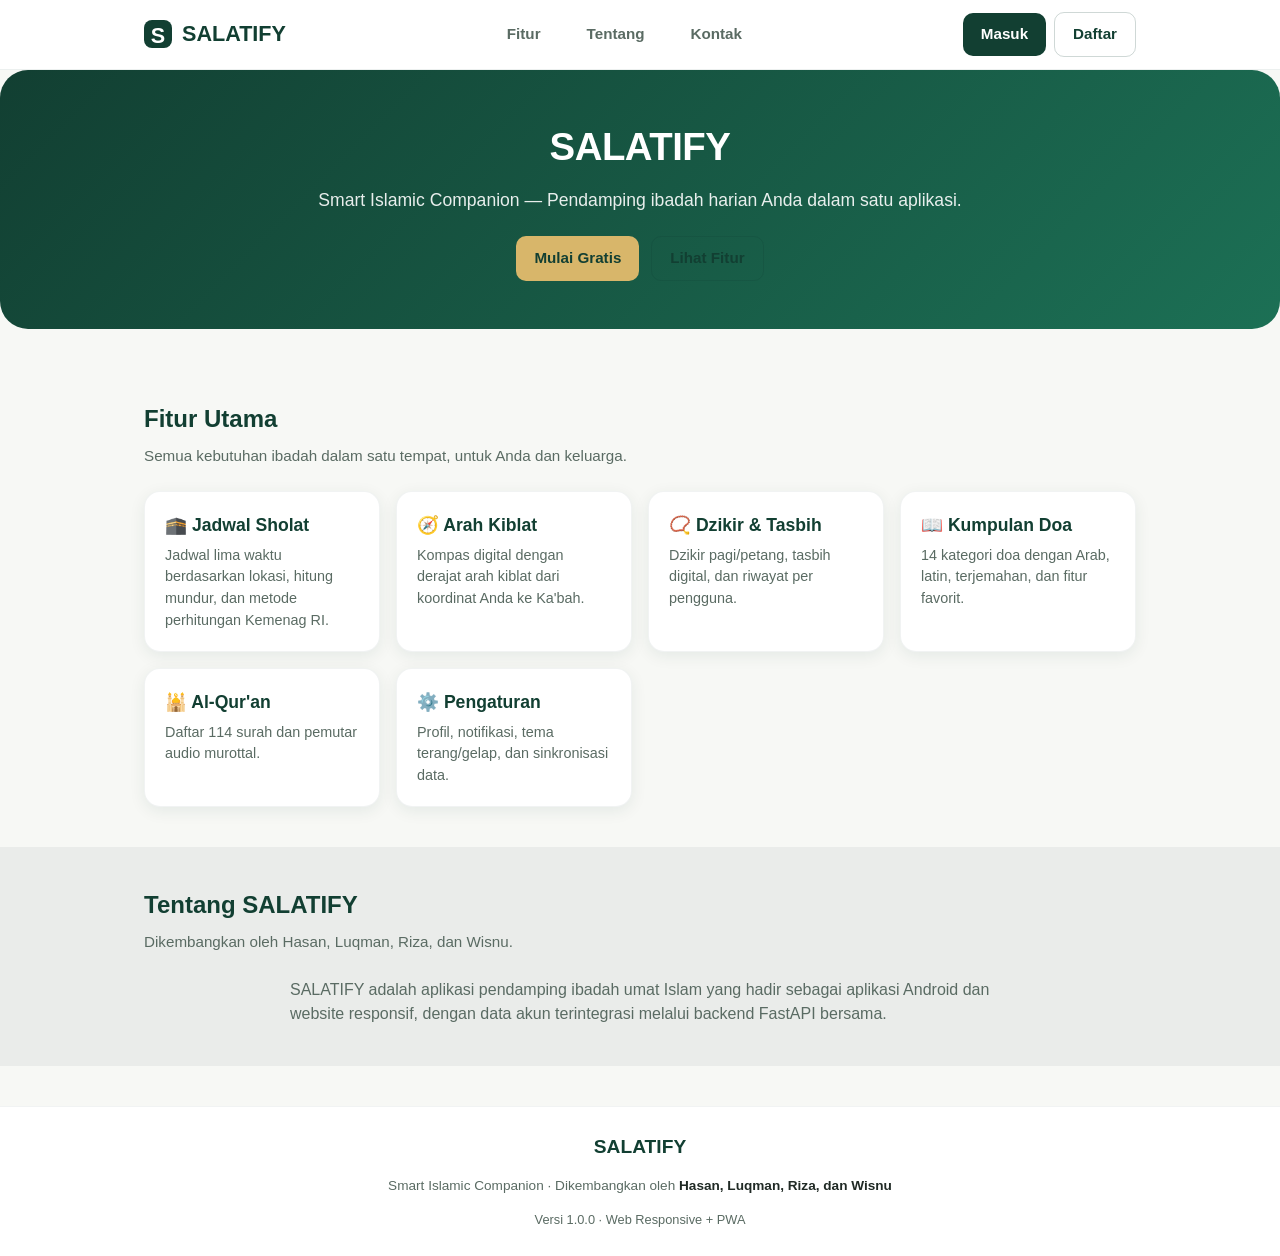
==== web/pages/index.html @ 7686a82e "Initial project commit Co-authored-by: Copilot <223556219+Copilot@users.noreply.github.com>" ====
<!DOCTYPE html>
<html lang="id">
<head>
<meta charset="UTF-8"><meta name="viewport" content="width=device-width, initial-scale=1.0">
<title>SALATIFY — Smart Islamic Companion</title>
<link rel="stylesheet" href="../static/css/style.css">
<link rel="manifest" href="../manifest.json">
<meta name="theme-color" content="#123F32">
</head>
<body>
<header>
  <nav class="navbar">
    <a href="#" class="brand" onclick="event.preventDefault();window.scrollTo(0,0)">
      <div class="mark">S</div> SALATIFY
    </a>
    <div class="nav-links">
      <a href="#fitur">Fitur</a>
      <a href="#tentang">Tentang</a>
      <a href="#kontak">Kontak</a>
    </div>
    <div class="nav-actions">
      <a href="/web/login.html" class="btn btn-primary">Masuk</a>
      <a href="/web/register.html" class="btn btn-outline">Daftar</a>
    </div>
  </nav>
</header>

<section class="hero">
  <h1>SALATIFY</h1>
  <p>Smart Islamic Companion — Pendamping ibadah harian Anda dalam satu aplikasi.</p>
  <div class="hero-actions">
    <a href="/web/login.html" class="btn btn-accent">Mulai Gratis</a>
    <a href="#fitur" class="btn btn-outline">Lihat Fitur</a>
  </div>
</section>

<section id="fitur" style="padding:40px 16px">
  <div class="container">
    <div class="section-title">Fitur Utama</div>
    <div class="section-sub">Semua kebutuhan ibadah dalam satu tempat, untuk Anda dan keluarga.</div>
    <div class="grid grid-3">
      <div class="card">
        <h3>🕋 Jadwal Sholat</h3>
        <p>Jadwal lima waktu berdasarkan lokasi, hitung mundur, dan metode perhitungan Kemenag RI.</p>
      </div>
      <div class="card">
        <h3>🧭 Arah Kiblat</h3>
        <p>Kompas digital dengan derajat arah kiblat dari koordinat Anda ke Ka'bah.</p>
      </div>
      <div class="card">
        <h3>📿 Dzikir &amp; Tasbih</h3>
        <p>Dzikir pagi/petang, tasbih digital, dan riwayat per pengguna.</p>
      </div>
      <div class="card">
        <h3>📖 Kumpulan Doa</h3>
        <p>14 kategori doa dengan Arab, latin, terjemahan, dan fitur favorit.</p>
      </div>
      <div class="card">
        <h3>🕌 Al-Qur'an</h3>
        <p>Daftar 114 surah dan pemutar audio murottal.</p>
      </div>
      <div class="card">
        <h3>⚙️ Pengaturan</h3>
        <p>Profil, notifikasi, tema terang/gelap, dan sinkronisasi data.</p>
      </div>
    </div>
  </div>
</section>

<section id="tentang" style="background:rgba(18,63,50,0.06);padding:40px 16px">
  <div class="container">
    <div class="section-title" style="color:var(--primary)">Tentang SALATIFY</div>
    <div class="section-sub">Dikembangkan oleh Hasan, Luqman, Riza, dan Wisnu.</div>
    <p style="color:var(--text-muted);max-width:700px;margin:16px auto 0">
      SALATIFY adalah aplikasi pendamping ibadah umat Islam yang hadir sebagai aplikasi Android dan website
      responsif, dengan data akun terintegrasi melalui backend FastAPI bersama.
    </p>
  </div>
</section>

<footer id="kontak">
  <div class="footer-inner">
    <div class="footer-brand">SALATIFY</div>
    <div class="footer-dev">Smart Islamic Companion · Dikembangkan oleh <b>Hasan, Luqman, Riza, dan Wisnu</b></div>
    <div style="color:var(--text-muted);font-size:0.8rem">Versi 1.0.0 · Web Responsive + PWA</div>
  </div>
</footer>

<div id="salatify-toast" class="toast"></div>
<script type="module">
  import { toast } from './static/js/app.js';
  window.toast = toast;
</script>
</body>
</html>
---- web/static/css/style.css ----
/* SALATIFY — Website CSS */
:root{
  --primary:#123F32;
  --secondary:#1C7055;
  --accent:#D8B66A;
  --bg:#F7F8F5;
  --surface:#FFFFFF;
  --text:#202A25;
  --text-muted:#5a6b63;
  --danger:#b3402e;
  --radius:16px;
  --shadow:0 4px 16px rgba(18,63,50,0.08);
  --transition:0.25s ease;
}
*{box-sizing:border-box;margin:0;padding:0}
html{scroll-behavior:smooth}
body{
  font-family:'Segoe UI',Roboto,Helvetica,Arial,sans-serif;
  background:var(--bg); color:var(--text);
  line-height:1.5; min-height:100vh;
}
a{color:inherit;text-decoration:none}
button{
  font:inherit; border:none; background:none; cursor:pointer;
  color:inherit; border-radius:8px;
}
img{max-width:100%; display:block}
ul{list-style:none}
.container{max-width:1024px; margin:0 auto; padding:0 16px}
.sr-only{position:absolute;width:1px;height:1px;padding:0;margin:-1px;overflow:hidden;clip:rect(0,0,0,0);border:0}

/* Header / Navbar */
header{
  background:var(--surface);
  border-bottom:1px solid rgba(18,63,50,0.08);
  position:sticky; top:0; z-index:100;
}
.navbar{
  display:flex; align-items:center; justify-content:space-between;
  padding:12px 16px; max-width:1024px; margin:0 auto;
}
.brand{display:flex; align-items:center; gap:10px; font-weight:800; font-size:1.35rem; color:var(--primary)}
.brand .mark{width:28px;height:28px;background:var(--primary);border-radius:8px;color:#fff;display:grid;place-items:center;font-weight:900}
.nav-links{display:flex;gap:18px;align-items:center}
.nav-links a{
  font-size:0.95rem; font-weight:600; color:var(--text-muted);
  padding:8px 14px; border-radius:8px; transition:var(--transition);
}
.nav-links a:hover,.nav-links a.active{color:var(--primary); background:rgba(18,63,50,0.06)}
.nav-actions{display:flex;gap:8px;align-items:center}
.btn{
  display:inline-flex; align-items:center; gap:8px; padding:10px 18px;
  border-radius:10px; font-weight:700; font-size:0.95rem; transition:var(--transition);
}
.btn-primary{background:var(--primary);color:#fff}
.btn-primary:hover{background:#0e3529}
.btn-outline{border:1px solid rgba(18,63,50,0.2);color:var(--primary)}
.btn-outline:hover{background:rgba(18,63,50,0.06)}
.btn-accent{background:var(--accent);color:var(--primary)}
.btn-accent:hover{background:#cfa05b}
.btn-sm{padding:8px 14px;font-size:0.85rem}
.btn-icon{width:36px;height:36px;display:grid;place-items:center;border-radius:10px;background:rgba(18,63,50,0.08);color:var(--primary)}
.btn-icon:hover{background:rgba(18,63,50,0.16)}
.theme-toggle{width:36px;height:36px;border-radius:50%;border:1px solid rgba(18,63,50,0.2);background:var(--surface);color:var(--text);display:grid;place-items:center}
.theme-toggle:hover{background:rgba(18,63,50,0.06)}
.dark-toggle{width:34px;height:20px;border-radius:10px;border:2px solid var(--text);background:transparent;position:relative;display:inline-block}
.dark-toggle::after{content:'';position:absolute;top:2px;left:2px;width:14px;height:14px;background:var(--text);border-radius:50%;transition:var(--transition)}
body.dark .dark-toggle::after{transform:translateX(14px);background:#fff}

/* Dark mode */
body.dark{
  --bg:#0f1a16; --surface:#16241e; --text:#e8efe9; --text-muted:#9fb3aa;
  --shadow:0 4px 16px rgba(0,0,0,0.35);
}
body.dark header{border-color:rgba(255,255,255,0.06)}
body.dark .card{background:#1b2a24}
body.dark input,body.dark textarea,body.dark select{
  background:#0f1a16; color:var(--text); border-color:rgba(255,255,255,0.12);
}
body.dark .nav-links a.active{background:rgba(255,255,255,0.06)}
body.dark .toast{background:#1b2a24;border-color:rgba(255,255,255,0.12)}

/* Layout */
.page{padding:28px 16px 80px}
.section-title{font-size:1.5rem;font-weight:800;color:var(--primary);margin-bottom:8px}
.section-sub{color:var(--text-muted);font-size:0.95rem;margin-bottom:24px}
.grid{display:grid;gap:16px}
.grid-2{grid-template-columns:repeat(auto-fit,minmax(260px,1fr))}
.grid-3{grid-template-columns:repeat(auto-fit,minmax(220px,1fr))}
.grid-4{grid-template-columns:repeat(auto-fit,minmax(200px,1fr))}
.card{
  background:var(--surface); border-radius:var(--radius);
  box-shadow:var(--shadow); padding:20px; border:1px solid rgba(18,63,50,0.06);
  transition:var(--transition);
}
.card:hover{transform:translateY(-2px); box-shadow:0 8px 24px rgba(18,63,50,0.12)}
.card h3{font-size:1.1rem;font-weight:800;color:var(--primary);margin-bottom:6px}
.card p{color:var(--text-muted);font-size:0.9rem}

/* Hero (landing) */
.hero{
  background:linear-gradient(135deg,var(--primary) 0%,var(--secondary) 100%);
  color:#fff; border-radius:28px; padding:48px 32px; margin-bottom:32px;
  text-align:center;
}
.hero h1{font-size:2.4rem;font-weight:900;margin-bottom:12px;letter-spacing:-0.5px}
.hero p{font-size:1.1rem;color:rgba(255,255,255,0.9);margin-bottom:22px}
.hero-actions{display:flex;gap:12px;justify-content:center;flex-wrap:wrap}

/* Form */
.form-card{max-width:430px;margin:0 auto}
.form-group{margin-bottom:16px}
.form-group label{display:block;font-size:0.9rem;font-weight:700;margin-bottom:6px;color:var(--text)}
input,textarea,select{
  width:100%;padding:12px 14px;border-radius:10px;border:1px solid rgba(18,63,50,0.16);
  background:var(--surface);color:var(--text);font:inherit;font-size:0.95rem;
  transition:var(--transition);
}
input:focus,textarea:focus,select:focus{outline:none;border-color:var(--primary);box-shadow:0 0 0 3px rgba(18,63,50,0.1)}
.input-hint{font-size:0.8rem;color:var(--text-muted);margin-top:4px}

/* Prayer cards */
.prayer-grid{display:grid;grid-template-columns:repeat(5,1fr);gap:10px}
.prayer-item{background:rgba(18,63,50,0.06);border-radius:14px;padding:14px 8px;text-align:center}
.prayer-item .name{font-size:0.78rem;font-weight:800;color:var(--text-muted);display:block;margin-bottom:4px}
.prayer-item .time{font-size:1.35rem;font-weight:900;color:var(--primary);display:block}
.prayer-item .countdown{font-size:0.82rem;color:var(--accent);font-weight:700;margin-top:4px;display:block}
body.dark .prayer-item{background:rgba(255,255,255,0.05)}

/* Countdown */
.countdown-big{font-size:3rem;font-weight:900;color:var(--primary);font-variant-numeric:tabular-nums}
.countdown-label{color:var(--text-muted);font-size:0.95rem;margin-top:4px}

/* Doa list */
.doa-item{display:flex;align-items:center;justify-content:space-between;padding:14px 16px;border-radius:12px;background:var(--surface);border:1px solid rgba(18,63,50,0.06);margin-bottom:10px;transition:var(--transition)}
.doa-item:hover{border-color:var(--primary);background:rgba(18,63,50,0.04)}
.doa-info .title{font-weight:800;color:var(--primary);font-size:1rem}
.doa-info .sub{font-size:0.82rem;color:var(--text-muted)}
.doa-actions{display:flex;gap:8px}

/* Detail doa */
.detail-block{margin-bottom:18px}
.detail-block .lbl{font-size:0.78rem;font-weight:800;color:var(--accent);text-transform:uppercase;letter-spacing:0.5px;margin-bottom:6px;display:block}
.detail-block .val{font-size:1.05rem;color:var(--text);line-height:1.7;background:rgba(18,63,50,0.04);padding:14px;border-radius:12px;border-left:4px solid var(--primary)}
body.dark .detail-block .val{background:rgba(255,255,255,0.04)}

/* Tasbih */
.tasbih-card{text-align:center;padding:32px 20px}
.count-big{font-size:5rem;font-weight:900;color:var(--primary);font-variant-numeric:tabular-nums;margin:16px 0}
.tasbih-actions{display:flex;gap:12px;justify-content:center;margin-top:20px}
.progress-wrap{margin:18px 0}
.progress-track{width:100%;height:10px;background:rgba(18,63,50,0.12);border-radius:8px;overflow:hidden}
.progress-fill{height:100%;background:var(--primary);border-radius:8px;width:0%;transition:width .5s}

/* Quran list */
.surah-item{display:flex;align-items:center;justify-content:space-between;padding:14px 16px;border-radius:12px;background:var(--surface);border:1px solid rgba(18,63,50,0.06);margin-bottom:10px}
.surah-item .no{font-weight:900;color:var(--accent);width:28px}
.surah-item .name{font-weight:800}
.surah-item .meta{font-size:0.82rem;color:var(--text-muted)}
.surah-item .play{color:var(--primary);font-weight:800}

/* Settings */
.setting-row{display:flex;align-items:center;justify-content:space-between;padding:14px 16px;border-bottom:1px solid rgba(18,63,50,0.06)}
.setting-row:last-child{border-bottom:none}
.setting-label{font-weight:700}
.setting-desc{font-size:0.85rem;color:var(--text-muted);margin-top:4px}

/* Toast */
.toast{
  position:fixed;bottom:24px;left:50%;transform:translateX(-50%);
  background:var(--surface);color:var(--text);border:1px solid rgba(18,63,50,0.12);
  padding:12px 20px;border-radius:12px;box-shadow:var(--shadow);z-index:1000;
  display:none;align-items:center;gap:12px;font-size:0.92rem;animation:slideUp .3s ease
}
@keyframes slideUp{from{transform:translate(-50%,20px);opacity:0}to{transform:translateX(-50%);opacity:1}}
.toast .icon{width:26px;height:26px;border-radius:8px;background:var(--primary);color:#fff;display:grid;place-items:center;font-weight:900}

/* Footer */
footer{background:var(--surface);border-top:1px solid rgba(18,63,50,0.06);padding:26px 16px;margin-top:40px}
.footer-inner{max-width:1024px;margin:0 auto;display:flex;flex-direction:column;gap:14px;align-items:center;text-align:center}
.footer-brand{font-weight:900;font-size:1.2rem;color:var(--primary)}
.footer-dev{color:var(--text-muted);font-size:0.85rem}
.footer-dev b{color:var(--text)}

/* Responsive */
@media(max-width:640px){
  .prayer-grid{grid-template-columns:repeat(2,1fr)}
  .hero h1{font-size:1.8rem}
  .navbar{padding:10px 12px}
  .nav-links{display:none}
  .page{padding:20px 14px 70px}
}
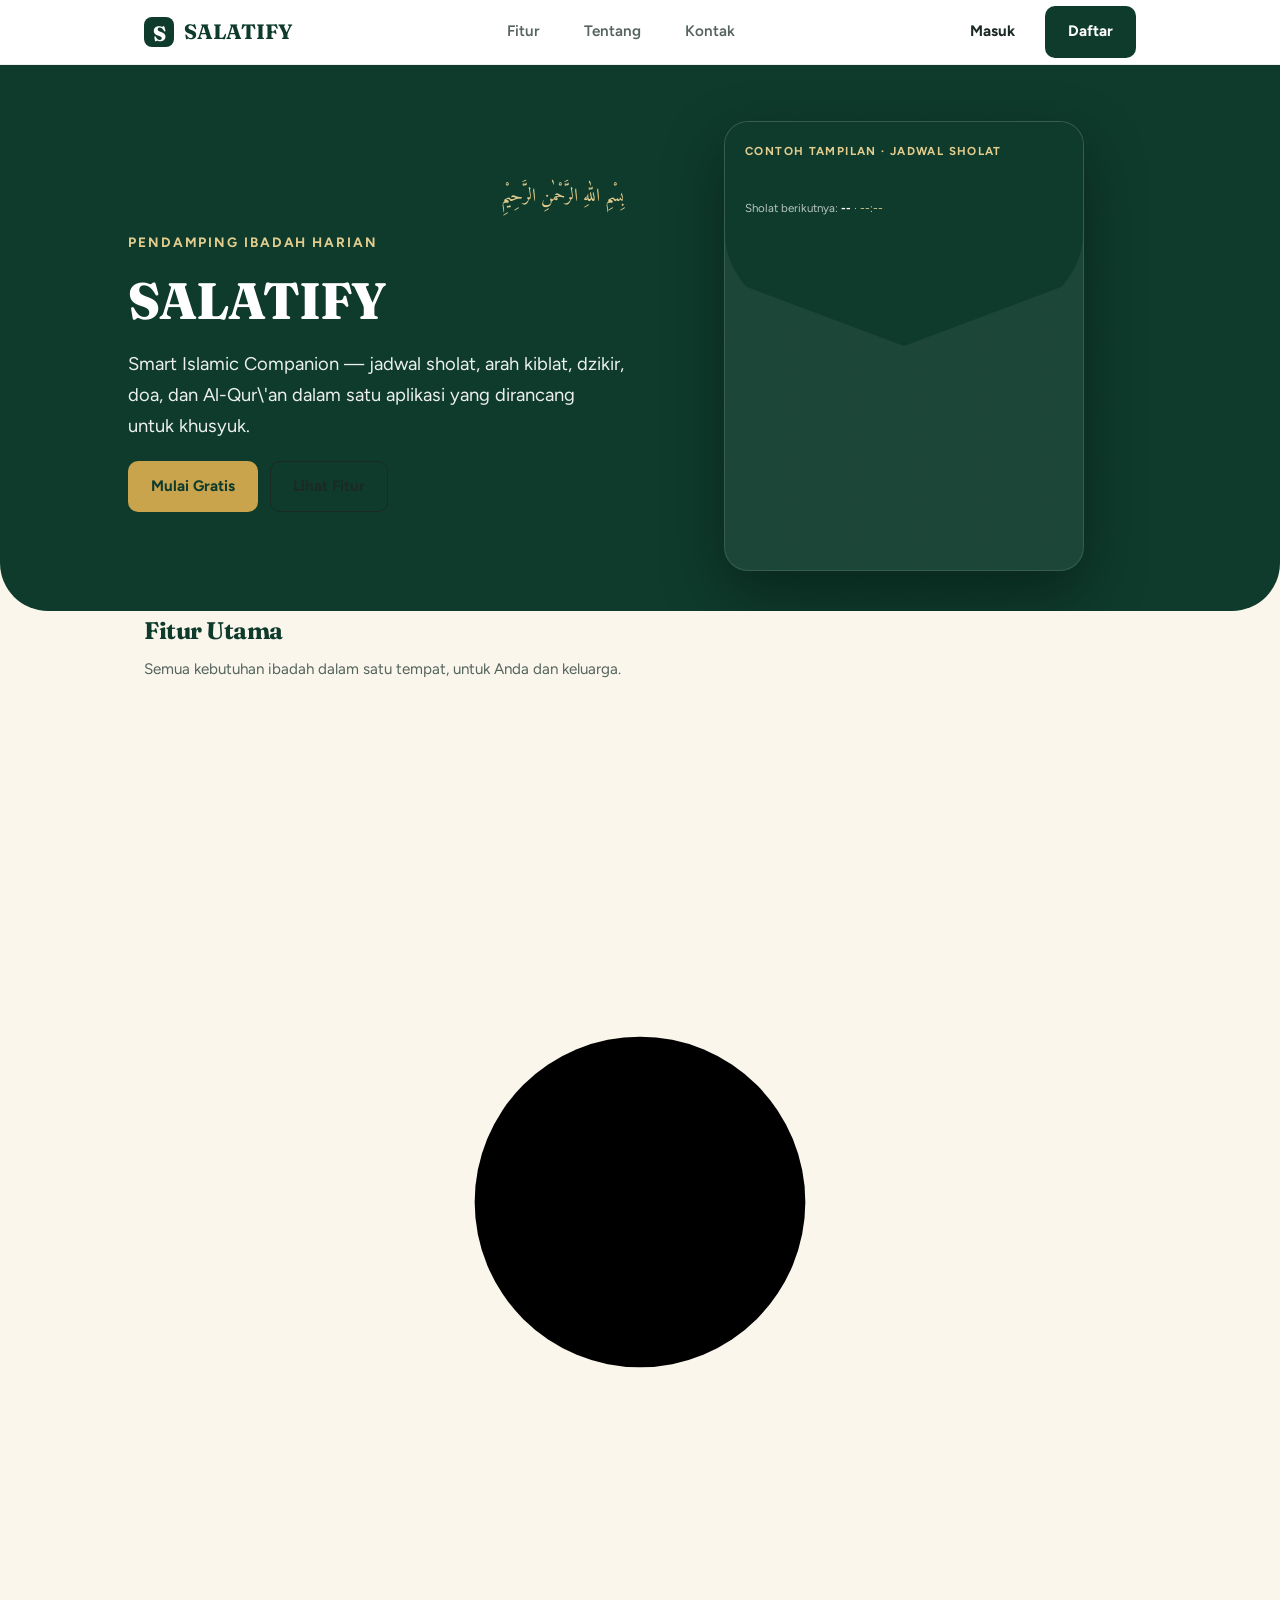
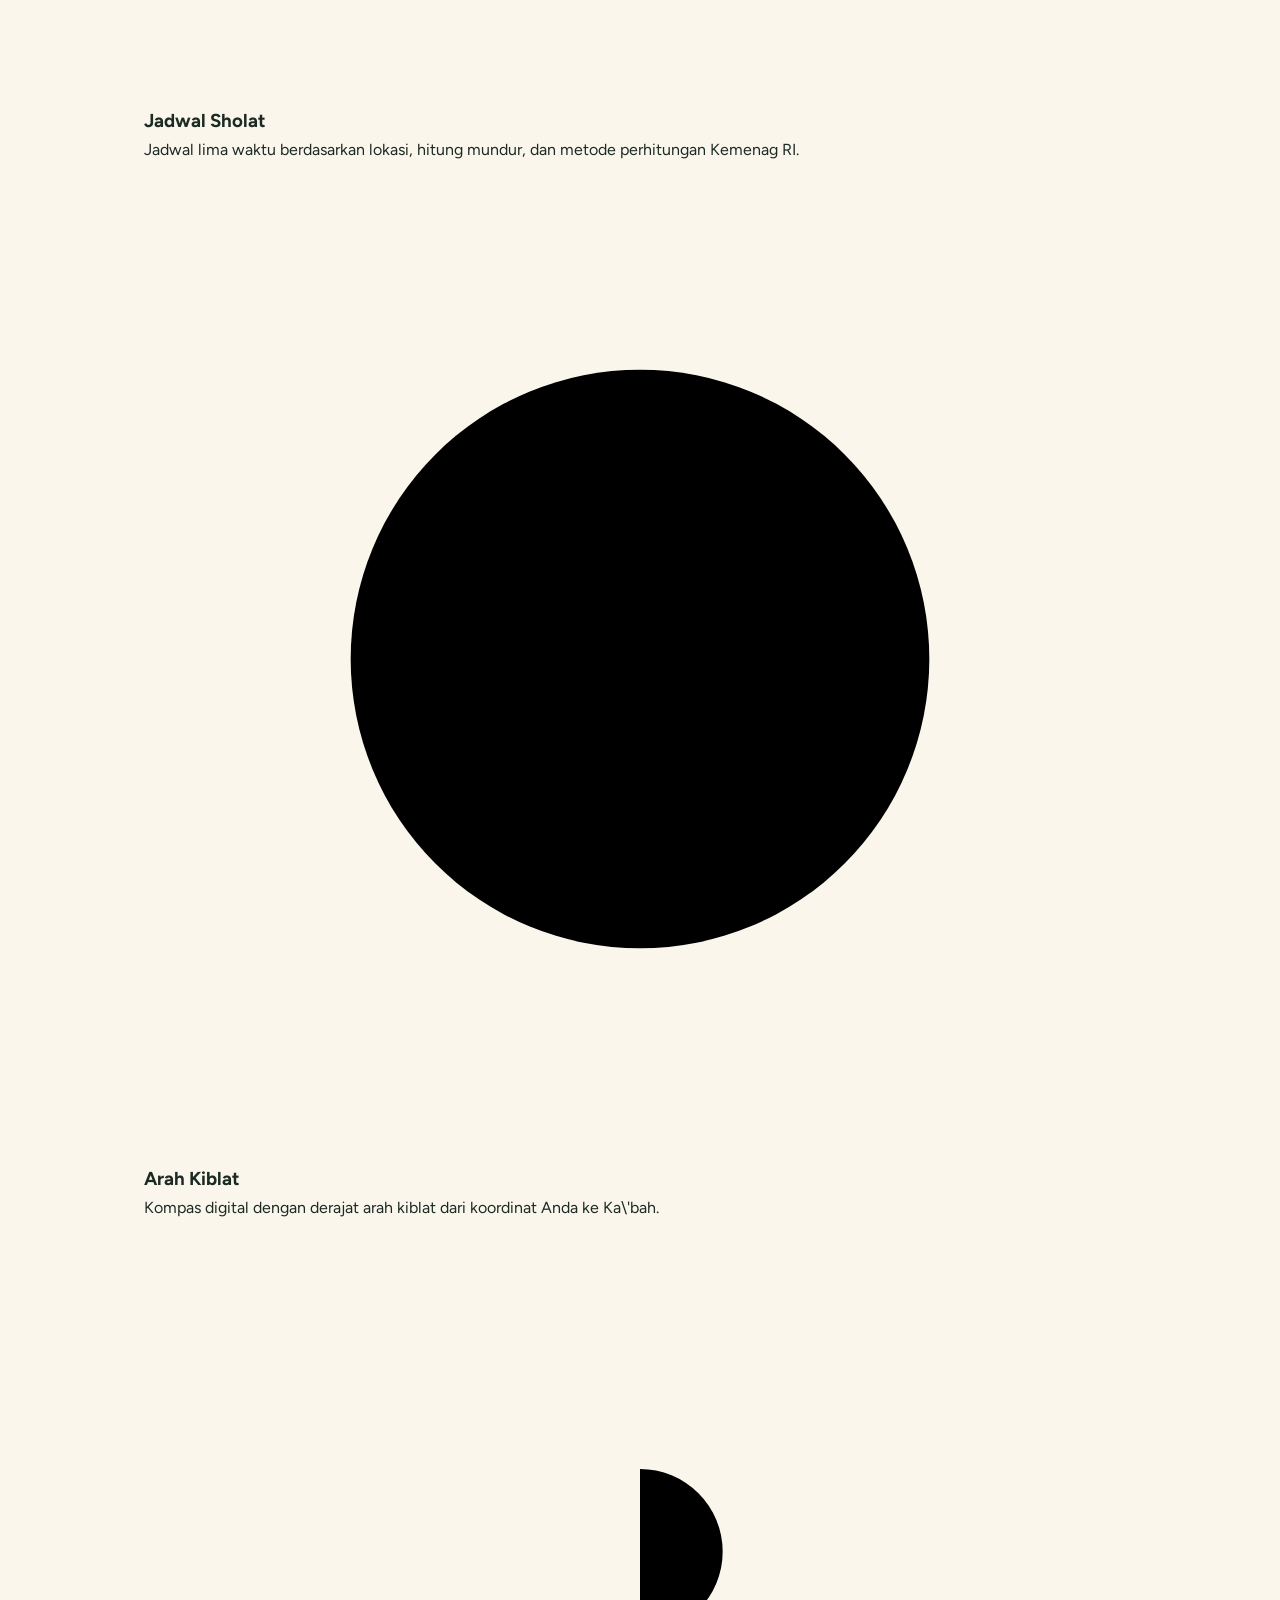
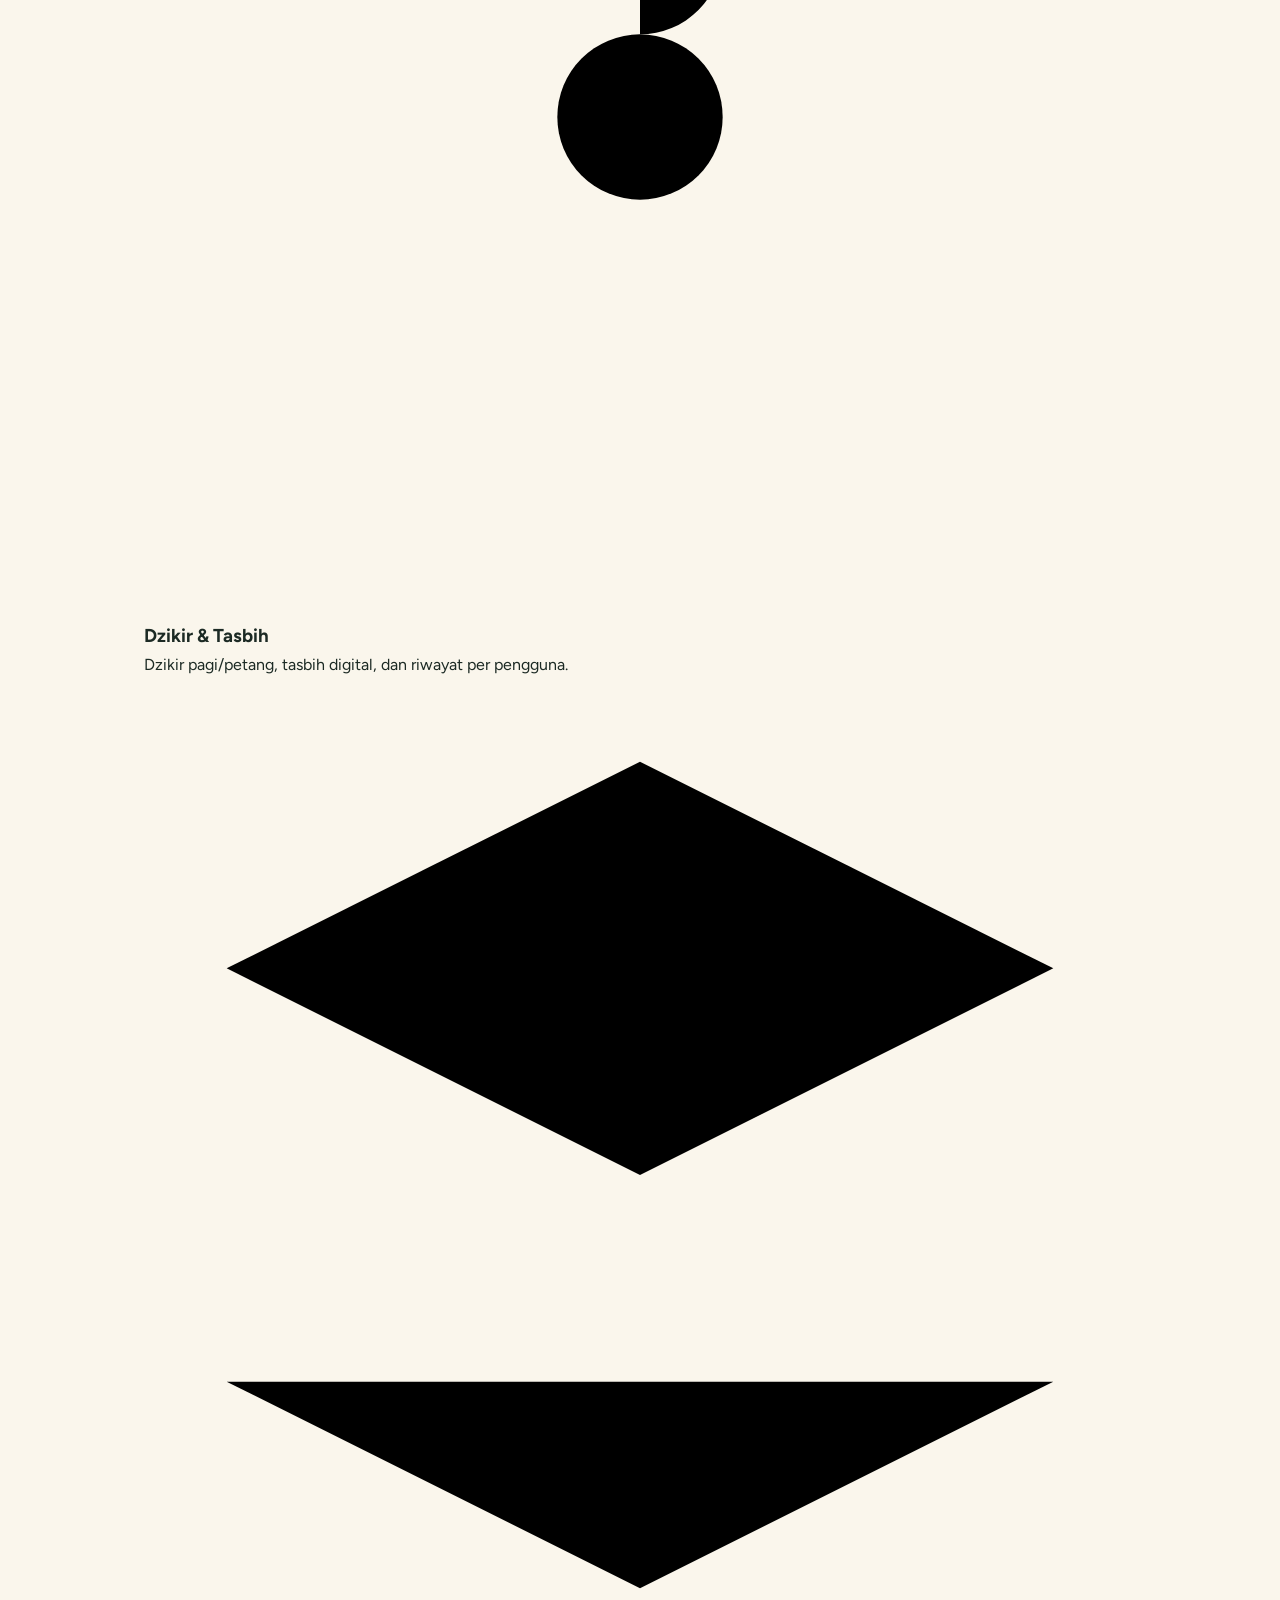
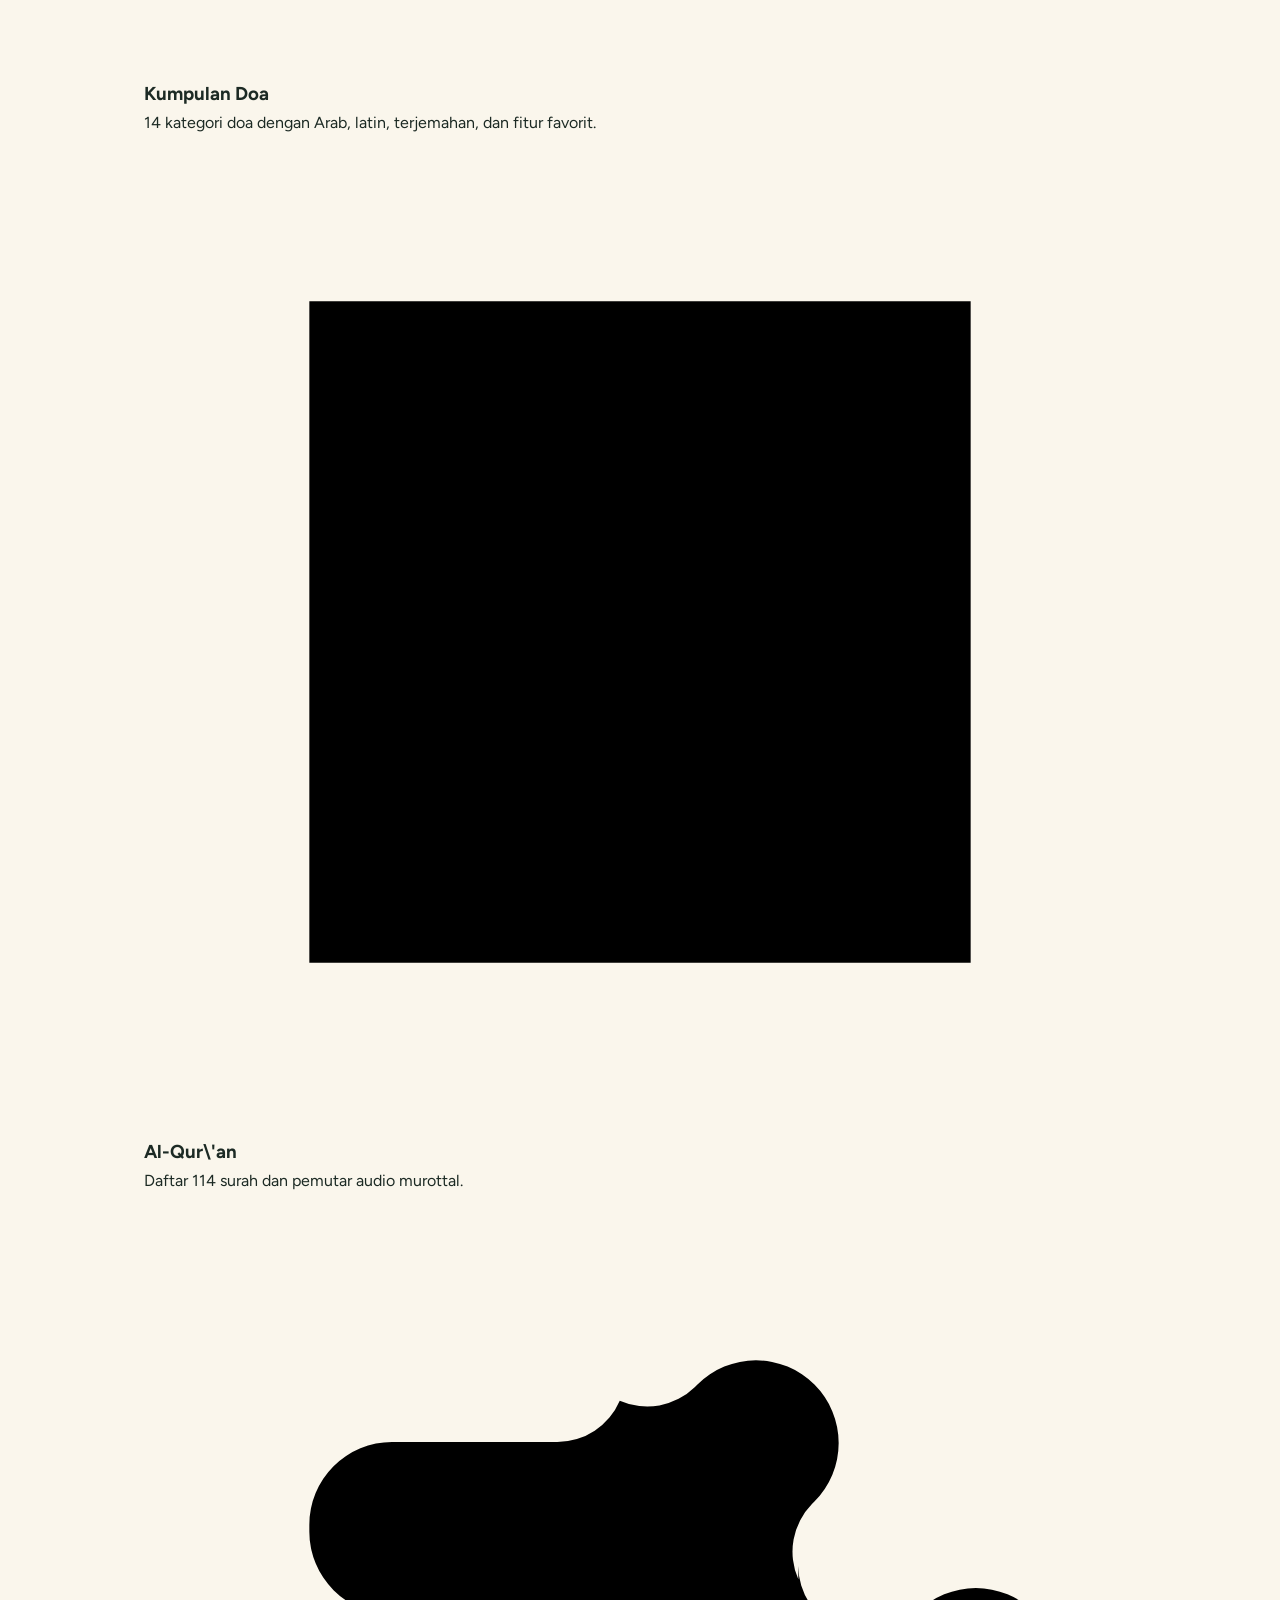
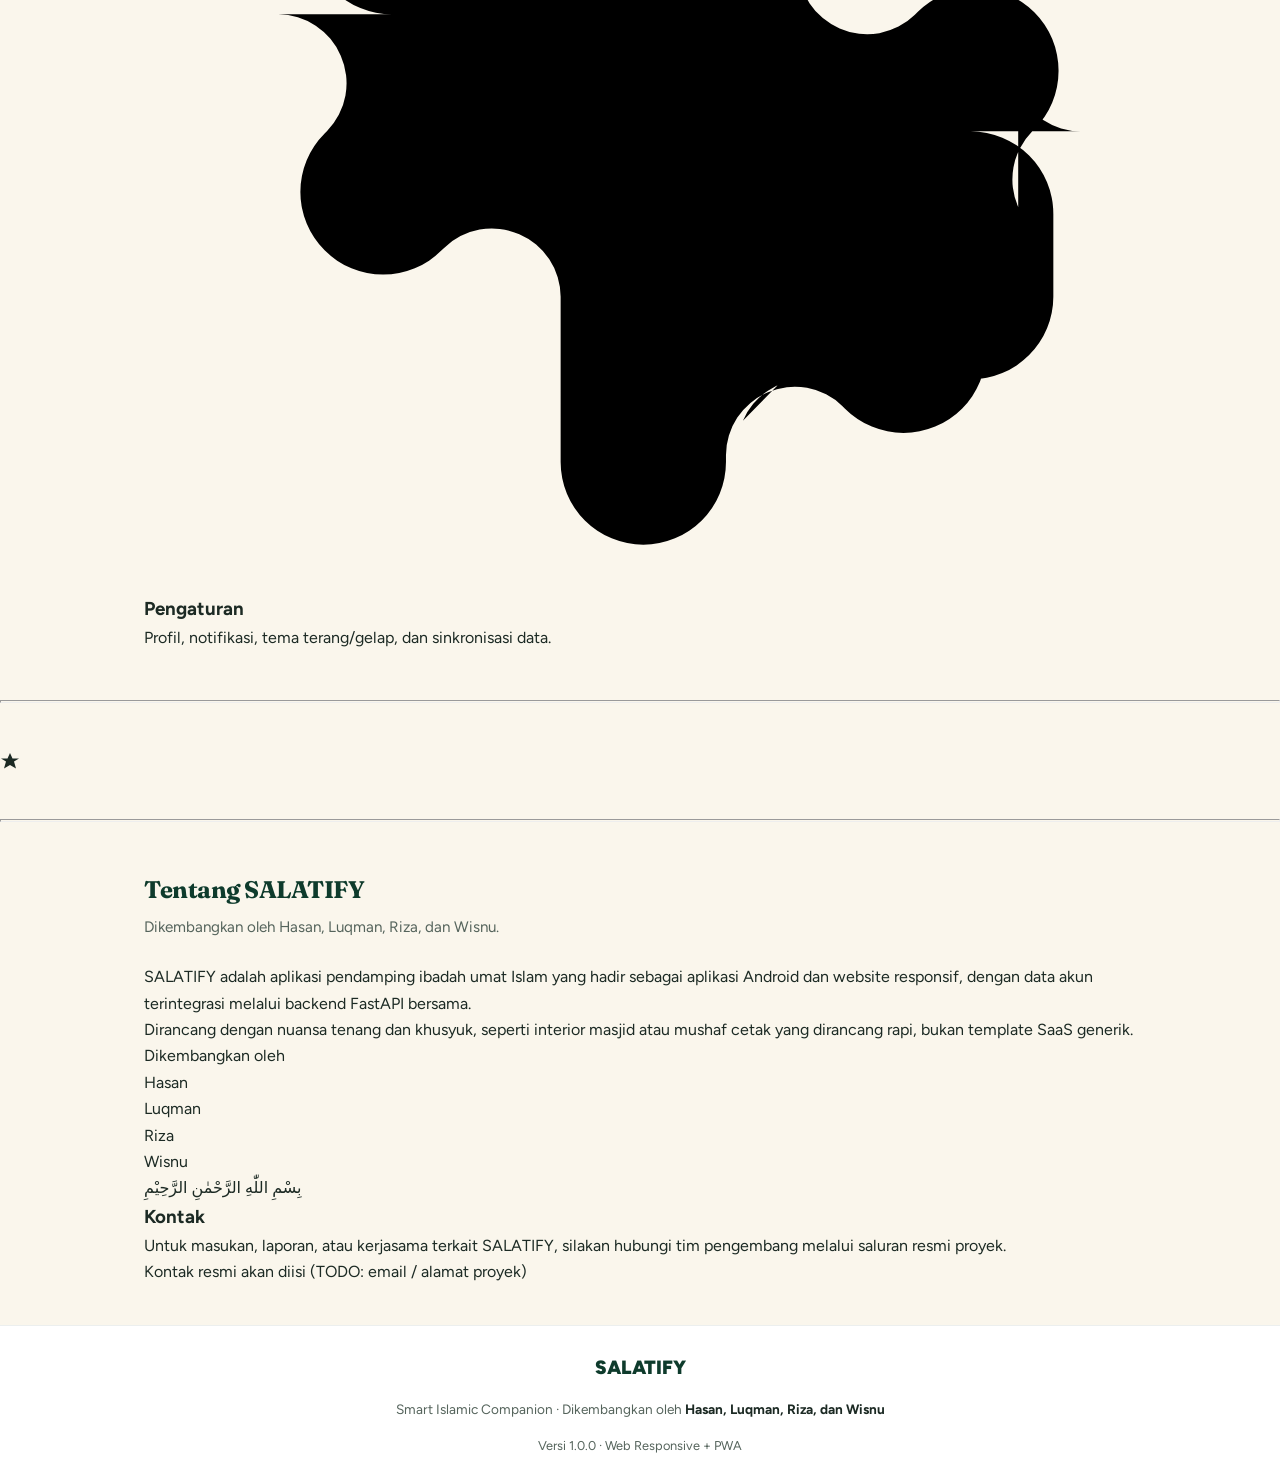
==== commit 594e19af: "Update Salatify website and deployment docs" ====
--- a/web/pages/index.html
+++ b/web/pages/index.html
@@ -3,82 +3,155 @@
 <head>
 <meta charset="UTF-8"><meta name="viewport" content="width=device-width, initial-scale=1.0">
 <title>SALATIFY — Smart Islamic Companion</title>
+<link rel="preconnect" href="https://fonts.googleapis.com">
+<link rel="preconnect" href="https://fonts.gstatic.com" crossorigin>
+<link href="https://fonts.googleapis.com/css2?family=Amiri:wght@400;700&family=Figtree:wght@400;500;600;700&family=Fraunces:wght@600;700;900&display=swap" rel="stylesheet">
 <link rel="stylesheet" href="../static/css/style.css">
 <link rel="manifest" href="../manifest.json">
-<meta name="theme-color" content="#123F32">
+<meta name="theme-color" content="#0E3B2C">
 </head>
 <body>
-<header>
+<header id="site-header">
   <nav class="navbar">
-    <a href="#" class="brand" onclick="event.preventDefault();window.scrollTo(0,0)">
-      <div class="mark">S</div> SALATIFY
+    <a href="#" class="brand" onclick="event.preventDefault();window.scrollTo(0,0)" aria-label="Beranda SALATIFY">
+      <div class="mark" aria-hidden="true">S</div> SALATIFY
     </a>
-    <div class="nav-links">
+    <button class="mobile-menu-btn" id="mobile-menu-btn" aria-label="Buka menu" aria-expanded="false">
+      <svg width="22" height="22" viewBox="0 0 24 24" fill="none" stroke="currentColor" stroke-width="2" stroke-linecap="round" stroke-linejoin="round" aria-hidden="true"><line x1="3" y1="12" x2="21" y2="12"></line><line x1="3" y1="6" x2="21" y2="6"></line><line x1="3" y1="18" x2="21" y2="18"></line></svg>
+    </button>
+    <div class="nav-links" id="nav-links">
       <a href="#fitur">Fitur</a>
       <a href="#tentang">Tentang</a>
       <a href="#kontak">Kontak</a>
     </div>
     <div class="nav-actions">
-      <a href="/web/login.html" class="btn btn-primary">Masuk</a>
-      <a href="/web/register.html" class="btn btn-outline">Daftar</a>
+      <a href="/web/login.html" class="btn btn-ghost">Masuk</a>
+      <a href="/web/register.html" class="btn btn-primary">Daftar</a>
     </div>
   </nav>
 </header>
 
-<section class="hero">
-  <h1>SALATIFY</h1>
-  <p>Smart Islamic Companion — Pendamping ibadah harian Anda dalam satu aplikasi.</p>
-  <div class="hero-actions">
-    <a href="/web/login.html" class="btn btn-accent">Mulai Gratis</a>
-    <a href="#fitur" class="btn btn-outline">Lihat Fitur</a>
-  </div>
-</section>
-
-<section id="fitur" style="padding:40px 16px">
+<section class="hero hero-load" id="hero">
+  <div class="hero-grid">
+    <div class="hero-content hero-load">
+      <span lang="ar" dir="rtl" class="bismillah" aria-label="Bismillah">بِسْمِ اللّٰهِ الرَّحْمٰنِ الرَّحِيْمِ</span>
+      <span class="hero-eyebrow">Pendamping ibadah harian</span>
+      <h1>SALATIFY</h1>
+      <p>Smart Islamic Companion — jadwal sholat, arah kiblat, dzikir, doa, dan Al-Qur\'an dalam satu aplikasi yang dirancang untuk khusyuk.</p>
+      <div class="hero-actions">
+        <a href="/web/login.html" class="btn btn-accent">Mulai Gratis</a>
+        <a href="#fitur" class="btn btn-outline">Lihat Fitur</a>
+      </div>
+    </div>
+    <div class="hero-visual hero-load">
+      <div class="star-rotate" aria-hidden="true"></div>
+      <div class="mihrab-frame" aria-label="Pratinjau jadwal sholat (contoh)">
+        <div class="mihrab-arch" aria-hidden="true"></div>
+        <div class="mihrab-body">
+          <span class="mihrab-label">Contoh tampilan · Jadwal Sholat</span>
+          <div class="prayer-preview" id="prayer-preview">
+            <!-- diisi JS -->
+          </div>
+          <div style="margin-top:10px;font-size:0.72rem;color:rgba(255,255,255,0.7)">
+            Sholat berikutnya: <span id="next-name" style="color:#fff;font-weight:700">--</span> · <span id="next-cd" style="color:var(--gold-300);font-variant-numeric:tabular-nums">--:--</span>
+          </div>
+        </div>
+      </div>
+    </div>
+  </div>
+</section>
+
+<section id="fitur" class="fitur">
   <div class="container">
     <div class="section-title">Fitur Utama</div>
     <div class="section-sub">Semua kebutuhan ibadah dalam satu tempat, untuk Anda dan keluarga.</div>
-    <div class="grid grid-3">
-      <div class="card">
-        <h3>🕋 Jadwal Sholat</h3>
+    <div class="grid-fitur">
+      <article class="feature-card">
+        <div class="feature-icon" aria-hidden="true">
+          <svg viewBox="0 0 24 24"><circle cx="12" cy="12" r="4"/><path d="M12 6v6M12 18v6M6 12h6M18 12h6"/></svg>
+        </div>
+        <h3>Jadwal Sholat</h3>
         <p>Jadwal lima waktu berdasarkan lokasi, hitung mundur, dan metode perhitungan Kemenag RI.</p>
+      </article>
+      <article class="feature-card">
+        <div class="feature-icon" aria-hidden="true">
+          <svg viewBox="0 0 24 24"><circle cx="12" cy="12" r="7"/><path d="M12 5v14M5 12h14"/><path d="M12 12l2.5 2.5"/></svg>
+        </div>
+        <h3>Arah Kiblat</h3>
+        <p>Kompas digital dengan derajat arah kiblat dari koordinat Anda ke Ka\'bah.</p>
+      </article>
+      <article class="feature-card">
+        <div class="feature-icon" aria-hidden="true">
+          <svg viewBox="0 0 24 24"><circle cx="12" cy="12" r="2"/><path d="M12 4v16M12 10a2 2 0 1 0 0-4z"/></svg>
+        </div>
+        <h3>Dzikir &amp; Tasbih</h3>
+        <p>Dzikir pagi/petang, tasbih digital, dan riwayat per pengguna.</p>
+      </article>
+      <article class="feature-card">
+        <div class="feature-icon" aria-hidden="true">
+          <svg viewBox="0 0 24 24"><path d="M12 2L2 7l10 5 10-5-10-5z"/><path d="M2 17l10 5 10-5"/></svg>
+        </div>
+        <h3>Kumpulan Doa</h3>
+        <p>14 kategori doa dengan Arab, latin, terjemahan, dan fitur favorit.</p>
+      </article>
+      <article class="feature-card">
+        <div class="feature-icon" aria-hidden="true">
+          <svg viewBox="0 0 24 24"><path d="M4 4h16v16H4z"/><path d="M4 10h16M4 14h16"/></svg>
+        </div>
+        <h3>Al-Qur\'an</h3>
+        <p>Daftar 114 surah dan pemutar audio murottal.</p>
+      </article>
+      <article class="feature-card">
+        <div class="feature-icon" aria-hidden="true">
+          <svg viewBox="0 0 24 24"><circle cx="12" cy="12" r="3"/><path d="M19.4 15a1.65 1.65 0 0 0 .33 1.82l.06.06a2 2 0 0 1 0 2.83 2 2 0 0 1-2.83 0l-.06-.06a1.65 1.65 0 0 0-1.82-.33 1.65 1.65 0 0 0-1 1.51V21a2 2 0 0 1-2 2 2 2 0 0 1-2-2v-4a1.65 1.65 0 0 0-1-1.51 1.65 1.65 0 0 0-1.82.33l-.06.06a2 2 0 0 1-2.83 0 2 2 0 0 1 0-2.83l.06-.06a1.65 1.65 0 0 0 .33-1.82 1.65 1.65 0 0 0-1.51-1H6a2 2 0 0 1-2-2V8a2 2 0 0 1 2-2h4a1.65 1.65 0 0 0 1.51-1 1.65 1.65 0 0 0 1.82-.33l.06-.06a2 2 0 0 1 2.83 0 2 2 0 0 1 0 2.83l-.06.06a1.65 1.65 0 0 0-.33 1.82V9a1.65 1.65 0 0 0 1 1.51 1.65 1.65 0 0 0 1.82-.33l.06-.06a2 2 0 0 1 2.83 0 2 2 0 0 1 0 2.83l-.06.06a1.65 1.65 0 0 0-.33 1.82V12a1.65 1.65 0 0 0 1.51 1H20a2 2 0 0 1 2 2v2a2 2 0 0 1-2 2h-4a1.65 1.65 0 0 0-1.51 1z"/></svg>
+        </div>
+        <h3>Pengaturan</h3>
+        <p>Profil, notifikasi, tema terang/gelap, dan sinkronisasi data.</p>
+      </article>
+    </div>
+  </div>
+</section>
+
+<hr class="section-divider" aria-hidden="true">
+<div class="divider-star" aria-hidden="true">
+  <svg viewBox="0 0 20 20" width="20" height="20"><path fill="currentColor" d="M10 2 L12.5 7.5 L19 7.5 L14 10.5 L16 17.5 L10 14 L4 17.5 L6 10.5 L1 7.5 L7.5 7.5 z"/></svg>
+</div>
+<hr class="section-divider" aria-hidden="true">
+
+<section id="tentang" class="tentang">
+  <div class="container">
+    <div class="tentang-text">
+      <div class="section-title">Tentang SALATIFY</div>
+      <div class="section-sub">Dikembangkan oleh Hasan, Luqman, Riza, dan Wisnu.</div>
+      <p>SALATIFY adalah aplikasi pendamping ibadah umat Islam yang hadir sebagai aplikasi Android dan website responsif, dengan data akun terintegrasi melalui backend FastAPI bersama.</p>
+      <p>Dirancang dengan nuansa tenang dan khusyuk, seperti interior masjid atau mushaf cetak yang dirancang rapi, bukan template SaaS generik.</p>
+      <div class="tentang-team">
+        <span class="lbl">Dikembangkan oleh</span>
+        <ul>
+          <li>Hasan</li>
+          <li>Luqman</li>
+          <li>Riza</li>
+          <li>Wisnu</li>
+        </ul>
       </div>
-      <div class="card">
-        <h3>🧭 Arah Kiblat</h3>
-        <p>Kompas digital dengan derajat arah kiblat dari koordinat Anda ke Ka'bah.</p>
-      </div>
-      <div class="card">
-        <h3>📿 Dzikir &amp; Tasbih</h3>
-        <p>Dzikir pagi/petang, tasbih digital, dan riwayat per pengguna.</p>
-      </div>
-      <div class="card">
-        <h3>📖 Kumpulan Doa</h3>
-        <p>14 kategori doa dengan Arab, latin, terjemahan, dan fitur favorit.</p>
-      </div>
-      <div class="card">
-        <h3>🕌 Al-Qur'an</h3>
-        <p>Daftar 114 surah dan pemutar audio murottal.</p>
-      </div>
-      <div class="card">
-        <h3>⚙️ Pengaturan</h3>
-        <p>Profil, notifikasi, tema terang/gelap, dan sinkronisasi data.</p>
-      </div>
-    </div>
-  </div>
-</section>
-
-<section id="tentang" style="background:rgba(18,63,50,0.06);padding:40px 16px">
+    </div>
+    <aside class="tentang-ornament" aria-hidden="true">
+      بِسْمِ اللّٰهِ الرَّحْمٰنِ الرَّحِيْمِ
+    </aside>
+  </div>
+</section>
+
+<section id="kontak" class="kontak">
   <div class="container">
-    <div class="section-title" style="color:var(--primary)">Tentang SALATIFY</div>
-    <div class="section-sub">Dikembangkan oleh Hasan, Luqman, Riza, dan Wisnu.</div>
-    <p style="color:var(--text-muted);max-width:700px;margin:16px auto 0">
-      SALATIFY adalah aplikasi pendamping ibadah umat Islam yang hadir sebagai aplikasi Android dan website
-      responsif, dengan data akun terintegrasi melalui backend FastAPI bersama.
-    </p>
-  </div>
-</section>
-
-<footer id="kontak">
+    <div class="box">
+      <h3>Kontak</h3>
+      <p>Untuk masukan, laporan, atau kerjasama terkait SALATIFY, silakan hubungi tim pengembang melalui saluran resmi proyek.</p>
+      <p class="todo-placeholder" title="TODO">Kontak resmi akan diisi (TODO: email / alamat proyek)</p>
+    </div>
+  </div>
+</section>
+
+<footer id="footer">
   <div class="footer-inner">
     <div class="footer-brand">SALATIFY</div>
     <div class="footer-dev">Smart Islamic Companion · Dikembangkan oleh <b>Hasan, Luqman, Riza, dan Wisnu</b></div>
@@ -88,8 +161,76 @@
 
 <div id="salatify-toast" class="toast"></div>
 <script type="module">
-  import { toast } from './static/js/app.js';
+  import { toast } from '/static/js/app.js';
   window.toast = toast;
+
+  /* ---- Hero prayer preview (contoh data, ilustrasi visual) ---- */
+  const labels = ['Subuh','Dzuhur','Ashar','Maghrib','Isya'];
+  const contoh = ['04:30','12:05','15:20','18:05','19:20'];
+  const preview = document.getElementById('prayer-preview');
+  const elNextName = document.getElementById('next-name');
+  const elNextCd = document.getElementById('next-cd');
+  const now = new Date();
+  let nextIdx = 0;
+  for(let i=0;i<contoh.length;i++){
+    const [h,m] = contoh[i].split(':').map(Number);
+    const t = new Date(now); t.setHours(h,m,0,0);
+    if(t>now){ nextIdx=i; break; }
+  }
+  preview.innerHTML = contoh.map((w,i)=>{
+    const [h,m] = w.split(':').map(Number);
+    const t = new Date(now); t.setHours(h,m,0,0);
+    const sec = Math.max(0,Math.floor((t-now)/1000));
+    const hh = Math.floor(sec/3600); const mm = Math.floor((sec%3600)/60); const ss = sec%60;
+    const cd = (hh>0?hh+':':'')+String(mm).padStart(2,'0')+':'+String(ss).padStart(2,'0');
+    const isNext = i===nextIdx;
+    return `<div class="pi${isNext?' next':''}"><span class="name">${labels[i]}</span><span class="time">${w}</span><span class="cd">${cd}</span></div>`;
+  }).join('');
+  if(elNextName){ elNextName.textContent = labels[nextIdx]; }
+  function tick(){
+    const [h,m] = contoh[nextIdx].split(':').map(Number);
+    const t = new Date(now); t.setHours(h,m,0,0);
+    if(t<=now) t.setDate(t.getDate()+1);
+    const sec = Math.max(0,Math.floor((t-new Date())/1000));
+    const hh = Math.floor(sec/3600); const mm = Math.floor((sec%3600)/60); const ss = sec%60;
+    const cd = (hh>0?hh+':':'')+String(mm).padStart(2,'0')+':'+String(ss).padStart(2,'0');
+    if(elNextCd) elNextCd.textContent = cd;
+  }
+  tick(); setInterval(tick,1000);
+
+  /* ---- Navbar sticky state ---- */
+  const header = document.getElementById('site-header');
+  let ticking=false;
+  function onScroll(){
+    if(!ticking){ requestAnimationFrame(()=>{ header.classList.toggle('sticky-scrolled', window.scrollY>10); ticking=false; }); ticking=true; }
+  }
+  window.addEventListener('scroll', onScroll, {passive:true});
+
+  /* ---- Mobile menu toggle ---- */
+  const btn = document.getElementById('mobile-menu-btn');
+  const links = document.getElementById('nav-links');
+  btn.addEventListener('click',()=>{
+    const open = links.classList.toggle('open');
+    btn.setAttribute('aria-expanded', open);
+  });
+  links.querySelectorAll('a').forEach(a=>{
+    a.addEventListener('click',()=>{ links.classList.remove('open'); btn.setAttribute('aria-expanded','false'); });
+  });
+
+  /* ---- Scroll reveal (once) ---- */
+  const observer = new IntersectionObserver((entries)=>{
+    entries.forEach(e=>{
+      if(e.isIntersecting){
+        e.target.style.opacity='1';
+        e.target.style.transform='none';
+        observer.unobserve(e.target);
+      }
+    });
+  },{threshold:0.12});
+  document.querySelectorAll('.feature-card, .section-title, .tentang-text, .tentang-ornament, .kontak .box').forEach(el=>{
+    el.style.opacity='0'; el.style.transform='translateY(16px)'; el.style.transition='opacity 0.6s ease, transform 0.6s ease';
+    observer.observe(el);
+  });
 </script>
 </body>
 </html>
--- a/web/static/css/style.css
+++ b/web/static/css/style.css
@@ -1,192 +1,751 @@
-/* SALATIFY — Website CSS */
+/* ============================================================
+   SALATIFY — Design System (theme)
+   Tokens, typography, base, components.
+   No framework. No emoji icons. Islamic geometric motifs only.
+   ============================================================ */
+
+/* ---- 1. Design tokens ---- */
 :root{
-  --primary:#123F32;
-  --secondary:#1C7055;
-  --accent:#D8B66A;
-  --bg:#F7F8F5;
-  --surface:#FFFFFF;
-  --text:#202A25;
-  --text-muted:#5a6b63;
-  --danger:#b3402e;
-  --radius:16px;
-  --shadow:0 4px 16px rgba(18,63,50,0.08);
-  --transition:0.25s ease;
-}
-*{box-sizing:border-box;margin:0;padding:0}
-html{scroll-behavior:smooth}
+  --emerald-900: #0E3B2C;
+  --emerald-700: #1B5E46;
+  --emerald-100: #DCE9E1;
+  --gold-500: #C9A44C;
+  --gold-300: #E3CD8E;
+  --cream-50: #FAF6EC;
+  --cream-100: #F2EBD9;
+  --ink: #1C2A24;
+  --ink-soft: #55645C;
+
+  --primary: var(--emerald-900);
+  --secondary: var(--emerald-700);
+  --accent: var(--gold-500);
+  --accent-soft: rgba(201,164,76,0.10);
+  --bg: var(--cream-50);
+  --surface: #FFFFFF;
+  --surface-soft: #F2EBD9;
+  --text: var(--ink);
+  --text-muted: var(--ink-soft);
+  --text-on-primary: #FFFFFF;
+  --danger: #b3402e;
+
+  --radius-sm: 10px;
+  --radius: 16px;
+  --radius-lg: 28px;
+  --radius-full: 999px;
+
+  --shadow: 0 4px 16px rgba(14,59,44,0.08);
+  --shadow-lg: 0 20px 40px rgba(14,59,44,0.12);
+  --border: 1px solid rgba(14,59,44,0.08);
+  --border-soft: 1px solid rgba(14,59,44,0.05);
+
+  --transition: 0.4s cubic-bezier(.22,.61,.36,1);
+  --ease-out: cubic-bezier(.22,.61,.36,1);
+
+  --font-arab: 'Amiri', serif;
+  --font-heading: 'Fraunces', serif;
+  --font-body: 'Figtree', system-ui, -apple-system, BlinkMacSystemFont, 'Segoe UI', Roboto, sans-serif;
+
+  --max-width: 1024px;
+  --header-height: 64px;
+}
+
+/* ---- Dark mode (body.dark class or [data-theme="dark"]) ---- */
+body.dark,
+[data-theme="dark"]{
+  --bg: #0A1612;
+  --surface: #13221C;
+  --surface-soft: #1B2A24;
+  --text: #E9F2EE;
+  --text-muted: #9FB3AA;
+  --text-on-primary: #FFFFFF;
+  --primary: #1B5E46;
+  --secondary: #2E7D5E;
+  --accent: #E3CD8E;
+  --accent-soft: rgba(227,205,142,0.10);
+  --border: 1px solid rgba(255,255,255,0.06);
+  --border-soft: 1px solid rgba(255,255,255,0.04);
+  --shadow: 0 4px 16px rgba(0,0,0,0.35);
+  --shadow-lg: 0 20px 40px rgba(0,0,0,0.45);
+}
+
+/* ---- Reduced motion ---- */
+@media (prefers-reduced-motion: reduce){
+  *, *::before, *::after{
+    animation-duration: 0.01ms !important;
+    animation-iteration-count: 1 !important;
+    transition-duration: 0.01ms !important;
+    scroll-behavior: auto !important;
+  }
+}
+
+/* ---- 2. Base ---- */
+*, *::before, *::after{ box-sizing: border-box; margin: 0; padding: 0; }
+html{ scroll-behavior: smooth; }
 body{
-  font-family:'Segoe UI',Roboto,Helvetica,Arial,sans-serif;
-  background:var(--bg); color:var(--text);
-  line-height:1.5; min-height:100vh;
-}
-a{color:inherit;text-decoration:none}
+  font-family: var(--font-body);
+  background: var(--bg);
+  color: var(--text);
+  line-height: 1.65;
+  min-height: 100vh;
+  font-size: 1rem;
+  -webkit-font-smoothing: antialiased;
+}
+a{ color: inherit; text-decoration: none; }
+img{ display: block; max-width: 100%; }
+ul{ list-style: none; }
 button{
-  font:inherit; border:none; background:none; cursor:pointer;
-  color:inherit; border-radius:8px;
-}
-img{max-width:100%; display:block}
-ul{list-style:none}
-.container{max-width:1024px; margin:0 auto; padding:0 16px}
-.sr-only{position:absolute;width:1px;height:1px;padding:0;margin:-1px;overflow:hidden;clip:rect(0,0,0,0);border:0}
-
-/* Header / Navbar */
+  font: inherit; border: none; background: none; cursor: pointer;
+  color: inherit; border-radius: var(--radius-sm);
+}
+input, textarea, select{
+  font: inherit; font-size: 0.95rem; color: var(--text);
+  background: var(--surface);
+}
+:focus-visible{
+  outline: 2px solid var(--accent);
+  outline-offset: 2px;
+}
+.sr-only{
+  position: absolute; width: 1px; height: 1px; padding: 0; margin: -1px;
+  overflow: hidden; clip: rect(0,0,0,0); border: 0;
+}
+.container{
+  max-width: var(--max-width);
+  margin: 0 auto;
+  padding: 0 16px;
+}
+.page{ padding: 28px 16px 80px; }
+
+.section-title{
+  font-family: var(--font-heading);
+  font-size: 1.5rem; font-weight: 700; color: var(--primary);
+  margin-bottom: 6px; letter-spacing: -0.02em;
+}
+.section-sub{
+  color: var(--text-muted); font-size: 0.95rem; margin-bottom: 24px;
+}
+
+/* Arabic typography */
+.lang-ar{
+  font-family: var(--font-arab);
+  direction: rtl;
+  text-align: right;
+}
+
+/* ---- 3. Buttons ---- */
+.btn{
+  display: inline-flex; align-items: center; gap: 8px;
+  padding: 12px 22px; border-radius: var(--radius-sm);
+  font-weight: 700; font-size: 0.95rem; transition: var(--transition);
+  border: 1px solid transparent; cursor: pointer;
+  min-height: 48px; min-width: 44px;
+}
+.btn:focus-visible{ outline: 2px solid var(--accent); outline-offset: 2px; }
+
+.btn-primary{
+  background: var(--primary); color: #ffffff;
+}
+.btn-primary:hover{ background: var(--secondary); }
+
+.btn-outline{
+  border-color: var(--border); color: var(--text);
+  background: transparent;
+}
+.btn-outline:hover{ background: var(--surface-soft); border-color: var(--primary); }
+
+.btn-accent{
+  background: var(--accent); color: var(--primary);
+}
+.btn-accent:hover{ background: var(--gold-300); }
+
+.btn-ghost{
+  border: 1px solid var(--border); color: var(--text);
+  background: transparent;
+}
+.btn-ghost:hover{ background: var(--surface-soft); border-color: var(--primary); }
+
+.btn-sm{ padding: 8px 14px; font-size: 0.85rem; min-height: 40px; }
+.btn-icon{
+  width: 44px; height: 44px; display: grid; place-items: center;
+  border-radius: var(--radius-sm); background: var(--surface-soft);
+  color: var(--primary);
+}
+.btn-icon:hover{ background: var(--primary); color: #ffffff; }
+
+.theme-toggle{
+  width: 44px; height: 44px; border-radius: 50%;
+  border: 1px solid var(--border); background: var(--surface);
+  color: var(--text); display: grid; place-items: center;
+}
+.theme-toggle:hover{ background: var(--surface-soft); }
+.dark-toggle{
+  width: 44px; height: 24px; border-radius: 12px;
+  border: 2px solid var(--text); background: transparent;
+  position: relative; display: inline-block; cursor: pointer;
+}
+.dark-toggle::after{
+  content: ''; position: absolute; top: 2px; left: 2px;
+  width: 18px; height: 18px; background: var(--text); border-radius: 50%;
+  transition: var(--transition);
+}
+body.dark .dark-toggle::after{ transform: translateX(18px); background: #ffffff; }
+
+/* ---- 4. Navbar ---- */
 header{
-  background:var(--surface);
-  border-bottom:1px solid rgba(18,63,50,0.08);
-  position:sticky; top:0; z-index:100;
-}
+  position: sticky; top: 0; z-index: 100;
+  background: var(--surface);
+  border-bottom: var(--border);
+  transition: transform var(--transition), box-shadow var(--transition);
+}
+header.sticky-scrolled{ box-shadow: var(--shadow); }
 .navbar{
-  display:flex; align-items:center; justify-content:space-between;
-  padding:12px 16px; max-width:1024px; margin:0 auto;
-}
-.brand{display:flex; align-items:center; gap:10px; font-weight:800; font-size:1.35rem; color:var(--primary)}
-.brand .mark{width:28px;height:28px;background:var(--primary);border-radius:8px;color:#fff;display:grid;place-items:center;font-weight:900}
-.nav-links{display:flex;gap:18px;align-items:center}
+  display: flex; align-items: center; justify-content: space-between;
+  padding: 12px 16px; max-width: var(--max-width); margin: 0 auto;
+  height: var(--header-height);
+}
+.brand{
+  display: flex; align-items: center; gap: 10px;
+  font-family: var(--font-heading);
+  font-weight: 700; font-size: 1.3rem; color: var(--primary);
+}
+.brand .mark{
+  width: 30px; height: 30px; border-radius: 8px;
+  background: var(--primary); color: #ffffff;
+  display: grid; place-items: center; font-weight: 800;
+  flex-shrink: 0;
+}
+.nav-links{ display: flex; gap: 16px; align-items: center; }
 .nav-links a{
-  font-size:0.95rem; font-weight:600; color:var(--text-muted);
-  padding:8px 14px; border-radius:8px; transition:var(--transition);
-}
-.nav-links a:hover,.nav-links a.active{color:var(--primary); background:rgba(18,63,50,0.06)}
-.nav-actions{display:flex;gap:8px;align-items:center}
-.btn{
-  display:inline-flex; align-items:center; gap:8px; padding:10px 18px;
-  border-radius:10px; font-weight:700; font-size:0.95rem; transition:var(--transition);
-}
-.btn-primary{background:var(--primary);color:#fff}
-.btn-primary:hover{background:#0e3529}
-.btn-outline{border:1px solid rgba(18,63,50,0.2);color:var(--primary)}
-.btn-outline:hover{background:rgba(18,63,50,0.06)}
-.btn-accent{background:var(--accent);color:var(--primary)}
-.btn-accent:hover{background:#cfa05b}
-.btn-sm{padding:8px 14px;font-size:0.85rem}
-.btn-icon{width:36px;height:36px;display:grid;place-items:center;border-radius:10px;background:rgba(18,63,50,0.08);color:var(--primary)}
-.btn-icon:hover{background:rgba(18,63,50,0.16)}
-.theme-toggle{width:36px;height:36px;border-radius:50%;border:1px solid rgba(18,63,50,0.2);background:var(--surface);color:var(--text);display:grid;place-items:center}
-.theme-toggle:hover{background:rgba(18,63,50,0.06)}
-.dark-toggle{width:34px;height:20px;border-radius:10px;border:2px solid var(--text);background:transparent;position:relative;display:inline-block}
-.dark-toggle::after{content:'';position:absolute;top:2px;left:2px;width:14px;height:14px;background:var(--text);border-radius:50%;transition:var(--transition)}
-body.dark .dark-toggle::after{transform:translateX(14px);background:#fff}
-
-/* Dark mode */
-body.dark{
-  --bg:#0f1a16; --surface:#16241e; --text:#e8efe9; --text-muted:#9fb3aa;
-  --shadow:0 4px 16px rgba(0,0,0,0.35);
-}
-body.dark header{border-color:rgba(255,255,255,0.06)}
-body.dark .card{background:#1b2a24}
-body.dark input,body.dark textarea,body.dark select{
-  background:#0f1a16; color:var(--text); border-color:rgba(255,255,255,0.12);
-}
-body.dark .nav-links a.active{background:rgba(255,255,255,0.06)}
-body.dark .toast{background:#1b2a24;border-color:rgba(255,255,255,0.12)}
-
-/* Layout */
-.page{padding:28px 16px 80px}
-.section-title{font-size:1.5rem;font-weight:800;color:var(--primary);margin-bottom:8px}
-.section-sub{color:var(--text-muted);font-size:0.95rem;margin-bottom:24px}
-.grid{display:grid;gap:16px}
-.grid-2{grid-template-columns:repeat(auto-fit,minmax(260px,1fr))}
-.grid-3{grid-template-columns:repeat(auto-fit,minmax(220px,1fr))}
-.grid-4{grid-template-columns:repeat(auto-fit,minmax(200px,1fr))}
+  font-size: 0.95rem; font-weight: 600; color: var(--text-muted);
+  padding: 8px 14px; border-radius: var(--radius-sm);
+  transition: var(--transition);
+}
+.nav-links a:hover, .nav-links a.active{
+  color: var(--primary); background: var(--surface-soft);
+}
+.nav-actions{ display: flex; gap: 8px; align-items: center; }
+
+/* Mobile menu (hamburger) */
+.mobile-menu-btn{
+  display: none; width: 44px; height: 44px; place-items: center;
+  background: var(--surface-soft); border-radius: var(--radius-sm);
+  color: var(--primary);
+}
+.mobile-menu{
+  position: fixed; inset: var(--header-height) 0 0 0;
+  background: var(--surface); border-bottom: var(--border);
+  display: flex; flex-direction: column; padding: 16px;
+  gap: 12px; transform: translateY(-100%); opacity: 0;
+  transition: transform 0.3s ease, opacity 0.3s ease;
+  pointer-events: none;
+}
+.mobile-menu.open{
+  transform: none; opacity: 1; pointer-events: auto;
+}
+.mobile-menu a{
+  padding: 12px 16px; border-radius: var(--radius-sm);
+  font-weight: 600; color: var(--text);
+}
+.mobile-menu a:hover{ background: var(--surface-soft); color: var(--primary); }
+
+/* ---- 5. Card ---- */
 .card{
-  background:var(--surface); border-radius:var(--radius);
-  box-shadow:var(--shadow); padding:20px; border:1px solid rgba(18,63,50,0.06);
-  transition:var(--transition);
-}
-.card:hover{transform:translateY(-2px); box-shadow:0 8px 24px rgba(18,63,50,0.12)}
-.card h3{font-size:1.1rem;font-weight:800;color:var(--primary);margin-bottom:6px}
-.card p{color:var(--text-muted);font-size:0.9rem}
-
-/* Hero (landing) */
+  background: var(--surface);
+  border: var(--border); border-radius: var(--radius);
+  box-shadow: var(--shadow);
+  transition: var(--transition);
+}
+.card:hover{ transform: translateY(-4px); box-shadow: var(--shadow-lg); }
+.card h3{
+  font-family: var(--font-heading);
+  font-size: 1.1rem; font-weight: 700; color: var(--primary);
+  margin-bottom: 6px;
+}
+.card p{ color: var(--text-muted); font-size: 0.92rem; }
+
+/* ---- 6. Forms ---- */
+.form-card{
+  max-width: 430px; margin: 0 auto;
+}
+.form-group{ margin-bottom: 18px; }
+.form-group label{
+  display: block; font-size: 0.9rem; font-weight: 700;
+  margin-bottom: 7px; color: var(--text);
+}
+input, textarea, select{
+  width: 100%; padding: 13px 14px; border-radius: var(--radius-sm);
+  border: var(--border); background: var(--surface);
+  color: var(--text); font-size: 0.95rem; transition: var(--transition);
+}
+input:focus, textarea:focus, select:focus{
+  outline: none; border-color: var(--primary);
+  box-shadow: 0 0 0 3px var(--accent-soft);
+}
+.input-hint{
+  font-size: 0.8rem; color: var(--text-muted); margin-top: 5px;
+}
+
+/* ---- 7. Prayer grid ---- */
+.prayer-grid{ display: grid; grid-template-columns: repeat(5, 1fr); gap: 10px; }
+.prayer-item{
+  background: var(--surface-soft);
+  border-radius: var(--radius-sm);
+  padding: 14px 8px; text-align: center;
+  border: var(--border-soft);
+}
+.prayer-item .name{
+  font-size: 0.78rem; font-weight: 800; color: var(--text-muted);
+  display: block; margin-bottom: 4px;
+}
+.prayer-item .time{
+  font-size: 1.35rem; font-weight: 900; color: var(--primary);
+  display: block; font-variant-numeric: tabular-nums;
+}
+.prayer-item .countdown{
+  font-size: 0.82rem; color: var(--accent); font-weight: 700;
+  margin-top: 4px; display: block;
+}
+body.dark .prayer-item{
+  background: rgba(255,255,255,0.05);
+  border-color: rgba(255,255,255,0.06);
+}
+
+/* ---- 8. Countdown ---- */
+.countdown-big{
+  font-size: 3rem; font-weight: 900; color: var(--primary);
+  font-variant-numeric: tabular-nums;
+}
+.countdown-label{ color: var(--text-muted); font-size: 0.95rem; margin-top: 4px; }
+
+/* ---- 9. Doa list ---- */
+.doa-item{
+  display: flex; align-items: center; justify-content: space-between;
+  padding: 14px 16px; border-radius: 12px;
+  background: var(--surface); border: var(--border);
+  margin-bottom: 10px; transition: var(--transition);
+}
+.doa-item:hover{ border-color: var(--primary); background: var(--surface-soft); }
+.doa-info .title{ font-weight: 800; color: var(--primary); font-size: 1rem; }
+.doa-info .sub{ font-size: 0.82rem; color: var(--text-muted); }
+.doa-actions{ display: flex; gap: 8px; }
+
+/* ---- 10. Detail doa ---- */
+.detail-block{ margin-bottom: 18px; }
+.detail-block .lbl{
+  font-size: 0.78rem; font-weight: 800; color: var(--accent);
+  text-transform: uppercase; letter-spacing: 0.5px;
+  margin-bottom: 6px; display: block;
+}
+.detail-block .val{
+  font-size: 1.05rem; color: var(--text); line-height: 1.7;
+  background: var(--surface-soft); padding: 14px; border-radius: 12px;
+  border-left: 4px solid var(--primary);
+}
+body.dark .detail-block .val{ background: rgba(255,255,255,0.04); }
+
+/* ---- 11. Tasbih ---- */
+.tasbih-card{ text-align: center; padding: 32px 20px; }
+.count-big{
+  font-size: 5rem; font-weight: 900; color: var(--primary);
+  font-variant-numeric: tabular-nums; margin: 16px 0;
+}
+.tasbih-actions{ display: flex; gap: 12px; justify-content: center; margin-top: 20px; }
+.progress-wrap{ margin: 18px 0; }
+.progress-track{
+  width: 100%; height: 10px; background: var(--surface-soft);
+  border-radius: 8px; overflow: hidden; border: var(--border-soft);
+}
+.progress-fill{
+  height: 100%; background: var(--primary); border-radius: 8px;
+  width: 0%; transition: width 0.5s ease;
+}
+
+/* ---- 12. Quran list ---- */
+.surah-item{
+  display: flex; align-items: center; justify-content: space-between;
+  padding: 14px 16px; border-radius: 12px;
+  background: var(--surface); border: var(--border);
+  margin-bottom: 10px;
+}
+.surah-item .no{ font-weight: 900; color: var(--accent); width: 28px; }
+.surah-item .name{ font-weight: 800; }
+.surah-item .meta{ font-size: 0.82rem; color: var(--text-muted); }
+.surah-item .play{ color: var(--primary); font-weight: 800; }
+
+/* ---- 13. Settings ---- */
+.setting-row{
+  display: flex; align-items: center; justify-content: space-between;
+  padding: 14px 16px; border-bottom: var(--border-soft);
+}
+.setting-row:last-child{ border-bottom: none; }
+.setting-label{ font-weight: 700; }
+.setting-desc{ font-size: 0.85rem; color: var(--text-muted); margin-top: 4px; }
+
+/* ---- 14. Toast ---- */
+.toast{
+  position: fixed; bottom: 24px; left: 50%;
+  transform: translateX(-50%) translateY(20px);
+  background: var(--surface); color: var(--text);
+  border: var(--border); padding: 12px 20px; border-radius: 12px;
+  box-shadow: var(--shadow-lg); z-index: 1000;
+  display: none; align-items: center; gap: 12px;
+  font-size: 0.92rem; opacity: 0; transition: opacity 0.3s ease, transform 0.3s ease;
+}
+.toast.show{ display: flex; opacity: 1; transform: translateX(-50%) translateY(0); }
+.toast .icon{
+  width: 26px; height: 26px; border-radius: 8px;
+  background: var(--primary); color: #ffffff;
+  display: grid; place-items: center; font-weight: 900;
+}
+
+/* ---- 15. Footer ---- */
+footer{
+  background: var(--surface);
+  border-top: var(--border);
+  padding: 26px 16px; margin-top: 40px;
+}
+.footer-inner{
+  max-width: var(--max-width); margin: 0 auto;
+  display: flex; flex-direction: column; gap: 14px;
+  align-items: center; text-align: center;
+}
+.footer-brand{ font-weight: 900; font-size: 1.2rem; color: var(--primary); }
+.footer-dev{ color: var(--text-muted); font-size: 0.85rem; }
+.footer-dev b{ color: var(--text); }
+
+/* ============================================================
+   INDEX — Landing page (new design)
+   ============================================================ */
+
+/* Hero */
 .hero{
-  background:linear-gradient(135deg,var(--primary) 0%,var(--secondary) 100%);
-  color:#fff; border-radius:28px; padding:48px 32px; margin-bottom:32px;
-  text-align:center;
-}
-.hero h1{font-size:2.4rem;font-weight:900;margin-bottom:12px;letter-spacing:-0.5px}
-.hero p{font-size:1.1rem;color:rgba(255,255,255,0.9);margin-bottom:22px}
-.hero-actions{display:flex;gap:12px;justify-content:center;flex-wrap:wrap}
-
-/* Form */
-.form-card{max-width:430px;margin:0 auto}
-.form-group{margin-bottom:16px}
-.form-group label{display:block;font-size:0.9rem;font-weight:700;margin-bottom:6px;color:var(--text)}
-input,textarea,select{
-  width:100%;padding:12px 14px;border-radius:10px;border:1px solid rgba(18,63,50,0.16);
-  background:var(--surface);color:var(--text);font:inherit;font-size:0.95rem;
-  transition:var(--transition);
-}
-input:focus,textarea:focus,select:focus{outline:none;border-color:var(--primary);box-shadow:0 0 0 3px rgba(18,63,50,0.1)}
-.input-hint{font-size:0.8rem;color:var(--text-muted);margin-top:4px}
-
-/* Prayer cards */
-.prayer-grid{display:grid;grid-template-columns:repeat(5,1fr);gap:10px}
-.prayer-item{background:rgba(18,63,50,0.06);border-radius:14px;padding:14px 8px;text-align:center}
-.prayer-item .name{font-size:0.78rem;font-weight:800;color:var(--text-muted);display:block;margin-bottom:4px}
-.prayer-item .time{font-size:1.35rem;font-weight:900;color:var(--primary);display:block}
-.prayer-item .countdown{font-size:0.82rem;color:var(--accent);font-weight:700;margin-top:4px;display:block}
-body.dark .prayer-item{background:rgba(255,255,255,0.05)}
-
-/* Countdown */
-.countdown-big{font-size:3rem;font-weight:900;color:var(--primary);font-variant-numeric:tabular-nums}
-.countdown-label{color:var(--text-muted);font-size:0.95rem;margin-top:4px}
-
-/* Doa list */
-.doa-item{display:flex;align-items:center;justify-content:space-between;padding:14px 16px;border-radius:12px;background:var(--surface);border:1px solid rgba(18,63,50,0.06);margin-bottom:10px;transition:var(--transition)}
-.doa-item:hover{border-color:var(--primary);background:rgba(18,63,50,0.04)}
-.doa-info .title{font-weight:800;color:var(--primary);font-size:1rem}
-.doa-info .sub{font-size:0.82rem;color:var(--text-muted)}
-.doa-actions{display:flex;gap:8px}
-
-/* Detail doa */
-.detail-block{margin-bottom:18px}
-.detail-block .lbl{font-size:0.78rem;font-weight:800;color:var(--accent);text-transform:uppercase;letter-spacing:0.5px;margin-bottom:6px;display:block}
-.detail-block .val{font-size:1.05rem;color:var(--text);line-height:1.7;background:rgba(18,63,50,0.04);padding:14px;border-radius:12px;border-left:4px solid var(--primary)}
-body.dark .detail-block .val{background:rgba(255,255,255,0.04)}
-
-/* Tasbih */
-.tasbih-card{text-align:center;padding:32px 20px}
-.count-big{font-size:5rem;font-weight:900;color:var(--primary);font-variant-numeric:tabular-nums;margin:16px 0}
-.tasbih-actions{display:flex;gap:12px;justify-content:center;margin-top:20px}
-.progress-wrap{margin:18px 0}
-.progress-track{width:100%;height:10px;background:rgba(18,63,50,0.12);border-radius:8px;overflow:hidden}
-.progress-fill{height:100%;background:var(--primary);border-radius:8px;width:0%;transition:width .5s}
-
-/* Quran list */
-.surah-item{display:flex;align-items:center;justify-content:space-between;padding:14px 16px;border-radius:12px;background:var(--surface);border:1px solid rgba(18,63,50,0.06);margin-bottom:10px}
-.surah-item .no{font-weight:900;color:var(--accent);width:28px}
-.surah-item .name{font-weight:800}
-.surah-item .meta{font-size:0.82rem;color:var(--text-muted)}
-.surah-item .play{color:var(--primary);font-weight:800}
-
-/* Settings */
-.setting-row{display:flex;align-items:center;justify-content:space-between;padding:14px 16px;border-bottom:1px solid rgba(18,63,50,0.06)}
-.setting-row:last-child{border-bottom:none}
-.setting-label{font-weight:700}
-.setting-desc{font-size:0.85rem;color:var(--text-muted);margin-top:4px}
-
-/* Toast */
-.toast{
-  position:fixed;bottom:24px;left:50%;transform:translateX(-50%);
-  background:var(--surface);color:var(--text);border:1px solid rgba(18,63,50,0.12);
-  padding:12px 20px;border-radius:12px;box-shadow:var(--shadow);z-index:1000;
-  display:none;align-items:center;gap:12px;font-size:0.92rem;animation:slideUp .3s ease
-}
-@keyframes slideUp{from{transform:translate(-50%,20px);opacity:0}to{transform:translateX(-50%);opacity:1}}
-.toast .icon{width:26px;height:26px;border-radius:8px;background:var(--primary);color:#fff;display:grid;place-items:center;font-weight:900}
-
-/* Footer */
-footer{background:var(--surface);border-top:1px solid rgba(18,63,50,0.06);padding:26px 16px;margin-top:40px}
-.footer-inner{max-width:1024px;margin:0 auto;display:flex;flex-direction:column;gap:14px;align-items:center;text-align:center}
-.footer-brand{font-weight:900;font-size:1.2rem;color:var(--primary)}
-.footer-dev{color:var(--text-muted);font-size:0.85rem}
-.footer-dev b{color:var(--text)}
-
-/* Responsive */
-@media(max-width:640px){
-  .prayer-grid{grid-template-columns:repeat(2,1fr)}
-  .hero h1{font-size:1.8rem}
-  .navbar{padding:10px 12px}
-  .nav-links{display:none}
-  .page{padding:20px 14px 70px}
-}+  position: relative;
+  background: var(--primary);
+  color: #ffffff;
+  padding: 56px 16px 40px;
+  overflow: hidden;
+  border-radius: 0 0 48px 48px;
+}
+.hero::before{
+  content: ''; position: absolute; inset: 0;
+  background-image: url("data:image/svg+xml,%3Csvg width='64' height='64' viewBox='0 0 64 64' xmlns='http://www.w3.org/2000/svg'%3E%3Cg fill='none' fill-rule='evenodd'%3E%3Cg fill='%23C9A44C' fill-opacity='0.05'%3E%3Cpath d='M32 2l3 10 10 3-10 3-3 10-10-3-10 3 3-10-10-3 10-3zM32 62l-3-10-10-3 10-3 3-10 10 3-10 3z'/%3E%3C/g%3E%3C/g%3E%3C/svg%3E");
+  opacity: 0.06;
+  pointer-events: none;
+}
+.hero-grid{
+  max-width: var(--max-width);
+  margin: 0 auto;
+  display: grid;
+  gap: 32px;
+  align-items: center;
+}
+@media (min-width: 900px){
+  .hero-grid{ grid-template-columns: 1fr 1fr; }
+}
+.hero-content{ display: flex; flex-direction: column; gap: 18px; }
+.bismillah{
+  font-family: var(--font-arab);
+  font-size: 1.15rem; color: var(--gold-300);
+  line-height: 1.8;
+}
+.hero-eyebrow{
+  font-size: 0.85rem; font-weight: 700; letter-spacing: 0.14em;
+  text-transform: uppercase; color: var(--gold-300);
+}
+.hero h1{
+  font-family: var(--font-heading);
+  font-size: clamp(2rem, 5vw + 0.5rem, 3.2rem);
+  font-weight: 800; line-height: 1.15; letter-spacing: -0.02em;
+  color: #ffffff;
+}
+.hero p{
+  font-size: clamp(1rem, 1.2vw + 0.85rem, 1.15rem);
+  color: rgba(255,255,255,0.92); line-height: 1.7;
+  max-width: 42ch;
+}
+.hero-actions{
+  display: flex; gap: 12px; flex-wrap: wrap;
+}
+.hero-visual{
+  position: relative;
+  display: flex; align-items: center; justify-content: center;
+}
+.mihrab-frame{
+  position: relative;
+  width: 100%;
+  max-width: 360px;
+  aspect-ratio: 4/5;
+  border-radius: 24px;
+  background: rgba(255,255,255,0.06);
+  border: 1px solid rgba(255,255,255,0.12);
+  box-shadow: 0 24px 60px rgba(0,0,0,0.35);
+  overflow: hidden;
+  display: flex; flex-direction: column;
+}
+.mihrab-arch{
+  position: absolute; top: 0; left: 50%; transform: translateX(-50%);
+  width: 100%; height: 50%;
+  background: var(--primary);
+  border-radius: 0 0 50% 50%;
+  clip-path: polygon(0 0, 100% 0, 100% 70%, 50% 100%, 0 70%);
+  z-index: 1;
+}
+.mihrab-body{
+  position: relative; z-index: 2;
+  padding: 20px; display: flex; flex-direction: column;
+  gap: 12px; height: 100%;
+}
+.mihrab-label{
+  font-size: 0.72rem; font-weight: 700; letter-spacing: 0.12em;
+  text-transform: uppercase; color: var(--gold-300);
+}
+.prayer-preview{
+  display: grid; grid-template-columns: repeat(5, 1fr); gap: 6px;
+  margin-top: 4px;
+}
+.prayer-preview .pi{
+  background: rgba(255,255,255,0.04);
+  border-radius: 10px; padding: 8px 4px; text-align: center;
+  border: 1px solid rgba(255,255,255,0.06);
+}
+.prayer-preview .pi .name{
+  font-size: 0.68rem; font-weight: 800; color: var(--gold-300);
+  display: block; margin-bottom: 3px;
+}
+.prayer-preview .pi .time{
+  font-size: 1rem; font-weight: 800; color: #ffffff;
+  font-variant-numeric: tabular-nums; display: block;
+}
+.prayer-preview .pi .cd{
+  font-size: 0.72rem; color: var(--gold-300); font-weight: 700;
+  margin-top: 2px; display: block;
+}
+.prayer-preview .pi.next .time{ color: var(--accent); }
+.star-rotate{
+  position: absolute; inset: -10%;
+  background-image: url("data:image/svg+xml,%3Csvg width='200' height='200' viewBox='0 0 200 200' xmlns='http://www.w3.org/2000/svg'%3E%3Cpath fill='%23C9A44C' fill-opacity='0.04' d='M100 10 L125 75 L190 75 L140 110 L160 180 L100 140 L40 180 L60 110 L10 75 L75 75 z'/%3E%3C/svg%3E");
+  opacity: 0.05;
+  animation: starSpin 90s linear infinite;
+  pointer-events: none;
+}
+@keyframes starSpin{ from{ transform: rotate(0deg); } to{ transform: rotate(360deg); } }
+
+/* Hero load animation */
+.hero-load{
+  opacity: 0; transform: translateY(20px);
+  animation: heroLoad 0.7s var(--ease-out) forwards;
+}
+.hero-load:nth-child(1){ animation-delay: 0.08s; }
+.hero-load:nth-child(2){ animation-delay: 0.16s; }
+.hero-load:nth-child(3){ animation-delay: 0.24s; }
+@keyframes heroLoad{
+  to{ opacity: 1; transform: translateY(0); }
+}
+
+/* Section divider */
+.section-divider{
+  display: flex; align-items: center; gap: 12px;
+  margin: 48px 0; color: var(--text-muted);
+}
+.section-divider::before, .section-divider::after{
+  content: ''; flex: 1; height: 1px; background: var(--border);
+}
+.divider-star{
+  width: 20px; height: 20px; flex-shrink: 0;
+  background-image: url("data:image/svg+xml,%3Csvg width='20' height='20' viewBox='0 0 20 20' xmlns='http://www.w3.org/2000/svg'%3E%3Cpath fill='%23C9A44C' d='M10 2 L12.5 7.5 L19 7.5 L14 10.5 L16 17.5 L10 14 L4 17.5 L6 10.5 L1 7.5 L7.5 7.5 z'/%3E%3C/svg%3E";
+  opacity: 0.6;
+}
+
+/* Fitur grid — 3x2 desktop, 2 tablet, 1 mobile */
+.grid-fitur{
+  display: grid; gap: 20px;
+  grid-template-columns: 1fr;
+}
+@media (min-width: 768px){
+  .grid-fitur{ grid-template-columns: repeat(2, 1fr); }
+}
+@media (min-width: 1024px){
+  .grid-fitur{ grid-template-columns: repeat(3, 1fr); }
+}
+.feature-card{
+  position: relative;
+  background: var(--surface);
+  border: var(--border); border-radius: var(--radius);
+  padding: 26px 20px; transition: var(--transition);
+  overflow: hidden;
+}
+.feature-card::before{
+  content: ''; position: absolute; inset: 0;
+  background-image: url("data:image/svg+xml,%3Csvg width='40' height='40' viewBox='0 0 40 40' xmlns='http://www.w3.org/2000/svg'%3E%3Cpath fill='%23C9A44C' fill-opacity='0.03' d='M20 2 L24 14 L35 14 L28 22 L31 35 L20 27 L9 35 L12 22 L5 14 L16 14 z'/%3E%3C/svg%3E";
+  opacity: 0; transition: opacity var(--transition);
+  pointer-events: none;
+}
+.feature-card:hover{
+  transform: translateY(-4px);
+  border-color: var(--accent);
+  box-shadow: var(--shadow-lg);
+}
+.feature-card:hover::before{ opacity: 1; }
+.feature-card h3{
+  font-family: var(--font-heading);
+  font-size: 1.05rem; font-weight: 700; color: var(--primary);
+  margin-bottom: 6px;
+}
+.feature-card p{ color: var(--text-muted); font-size: 0.92rem; line-height: 1.6; }
+.feature-icon{
+  width: 44px; height: 44px; display: grid; place-items: center;
+  margin-bottom: 14px;
+}
+.feature-icon svg{ width: 22px; height: 22px; fill: none; stroke: var(--primary); stroke-width: 1.6; stroke-linecap: round; stroke-linejoin: round; }
+.feature-card:hover .feature-icon svg{ stroke: var(--accent); }
+
+/* Tentang */
+.tentang{ padding: 48px 16px 16px; }
+.tentang .container{ display: grid; gap: 32px; align-items: start; }
+@media (min-width: 900px){
+  .tentang .container{ grid-template-columns: 1fr 320px; }
+}
+.tentang-text{ max-width: 620px; }
+.tentang-text p{
+  color: var(--text-muted); font-size: 1.02rem; line-height: 1.75;
+  margin-bottom: 16px;
+}
+.tentang-text p:last-child{ margin-bottom: 0; }
+.tentang-team{
+  margin-top: 10px;
+}
+.tentang-team .lbl{
+  font-size: 0.75rem; font-weight: 700; letter-spacing: 0.14em;
+  text-transform: uppercase; color: var(--accent); display: block; margin-bottom: 8px;
+}
+.tentang-team ul{ display: flex; flex-direction: column; gap: 6px; }
+.tentang-team li{
+  font-size: 0.98rem; color: var(--text); padding-left: 20px; position: relative;
+}
+.tentang-team li::before{
+  content: '•'; position: absolute; left: 4px; color: var(--accent); font-weight: 800;
+}
+.tentang-ornament{
+  font-family: var(--font-arab); font-size: 2rem; color: var(--surface-soft);
+  line-height: 1.6; text-align: right;
+  padding: 16px; border-radius: var(--radius);
+  background: var(--surface-soft); border: var(--border);
+}
+
+/* Kontak */
+.kontak{ padding: 48px 16px 16px; }
+.kontak .box{
+  background: var(--surface); border: var(--border); border-radius: var(--radius);
+  padding: 26px 20px;
+}
+.kontak h3{
+  font-family: var(--font-heading);
+  font-size: 1.2rem; font-weight: 700; color: var(--primary); margin-bottom: 10px;
+}
+.kontak p{ color: var(--text-muted); font-size: 0.98rem; line-height: 1.7; margin-bottom: 12px; }
+.kontak p:last-child{ margin-bottom: 0; }
+.todo-placeholder{
+  color: var(--accent); font-size: 0.85rem; font-weight: 700;
+  border: 1px dashed var(--accent-soft); border-radius: var(--radius-sm);
+  padding: 10px 14px; display: inline-block; margin-top: 8px;
+}
+
+/* ============================================================
+   LOGIN / REGISTER — split layout
+   ============================================================ */
+.auth-wrap{
+  min-height: 100vh;
+  display: flex; flex-direction: column;
+}
+.auth-shell{
+  flex: 1; display: flex;
+}
+.auth-panel{
+  flex: 1; padding: 32px 24px; display: flex; flex-direction: column;
+  justify-content: center;
+}
+.auth-panel .brand{
+  font-size: 1.25rem; margin-bottom: 6px;
+}
+.auth-panel .tagline{
+  font-size: 0.88rem; color: var(--text-muted); margin-bottom: 24px;
+}
+.auth-panel .bismillah{
+  font-size: 1rem; color: var(--gold-300); margin-bottom: 24px;
+}
+.auth-form{
+  flex: 0 0 430px;
+  display: flex; align-items: center; justify-content: center;
+  padding: 32px 16px;
+}
+.auth-form .form-card{ max-width: 100%; width: 100%; padding: 32px 24px; }
+.auth-form h2{
+  font-family: var(--font-heading);
+  font-size: 1.5rem; font-weight: 700; color: var(--primary);
+  margin-bottom: 6px; text-align: center;
+}
+.auth-form .sub{
+  color: var(--text-muted); font-size: 0.92rem; text-align: center; margin-bottom: 22px;
+}
+.auth-form button[type="submit"]{
+  width: 100%; margin-top: 4px;
+}
+.auth-switch{
+  text-align: center; margin-top: 16px; font-size: 0.92rem; color: var(--text-muted);
+}
+.auth-switch a{ color: var(--primary); font-weight: 700; }
+.auth-switch a:hover{ text-decoration: underline; }
+
+.auth-bg{
+  position: absolute; inset: 0;
+  background: var(--primary);
+  background-image: url("data:image/svg+xml,%3Csvg width='80' height='80' viewBox='0 0 80 80' xmlns='http://www.w3.org/2000/svg'%3E%3Cpath fill='%23C9A44C' fill-opacity='0.06' d='M40 4 L48 28 L70 28 L56 44 L62 70 L40 54 L18 70 L24 44 L10 28 L32 28 z'/%3E%3C/svg%3E";
+  z-index: 0;
+}
+.auth-bg-overlay{
+  position: absolute; inset: 0; z-index: 1;
+  background: linear-gradient(to bottom, rgba(14,59,44,0.85) 0%, rgba(14,59,44,0.55) 100%);
+}
+.auth-content{ position: relative; z-index: 2; }
+.auth-mirag{
+  position: absolute; top: -60px; left: 50%; transform: translateX(-50%);
+  width: 220px; height: 160px;
+  opacity: 0.08; pointer-events: none;
+}
+@media (max-width: 900px){
+  .auth-shell{ flex-direction: column; }
+  .auth-panel{ order: 2; padding: 24px 16px; }
+  .auth-form{ order: 1; height: auto; padding: 20px 16px 32px; }
+  .auth-bg{ position: relative; height: 220px; }
+  .auth-panel .tagline{ display: none; }
+  .auth-panel .bismillah{ display: none; }
+}
+
+/* ============================================================
+   Responsive (shared overrides)
+   ============================================================ */
+@media (max-width: 640px){
+  .prayer-grid{ grid-template-columns: repeat(2, 1fr); }
+  .navbar{ padding: 10px 12px; }
+  .nav-links{ display: none; }
+  .page{ padding: 20px 14px 70px; }
+  .hero h1{ font-size: 1.9rem; }
+  .mihrab-frame{ max-width: 280px; }
+}
+@media (max-width: 640px) and (min-width: 0){
+  .mobile-menu-btn{ display: grid; }
+}
+
+/* Dark mode footer/header tweaks */
+body.dark header{ border-color: rgba(255,255,255,0.06); }
+body.dark .card{ background: #1b2a24; border-color: rgba(255,255,255,0.06); }
+body.dark input, body.dark textarea, body.dark select{
+  background: #0f1a16; color: var(--text); border-color: rgba(255,255,255,0.12);
+}
+body.dark .nav-links a.active{ background: rgba(255,255,255,0.06); }
+body.dark .toast{ background: #1b2a24; border-color: rgba(255,255,255,0.12); }
+body.dark .feature-card{ background: #1b2a24; border-color: rgba(255,255,255,0.06); }
+body.dark .tentang-ornament{
+  background: rgba(255,255,255,0.04); border-color: rgba(255,255,255,0.06);
+  color: rgba(255,255,255,0.12);
+}
